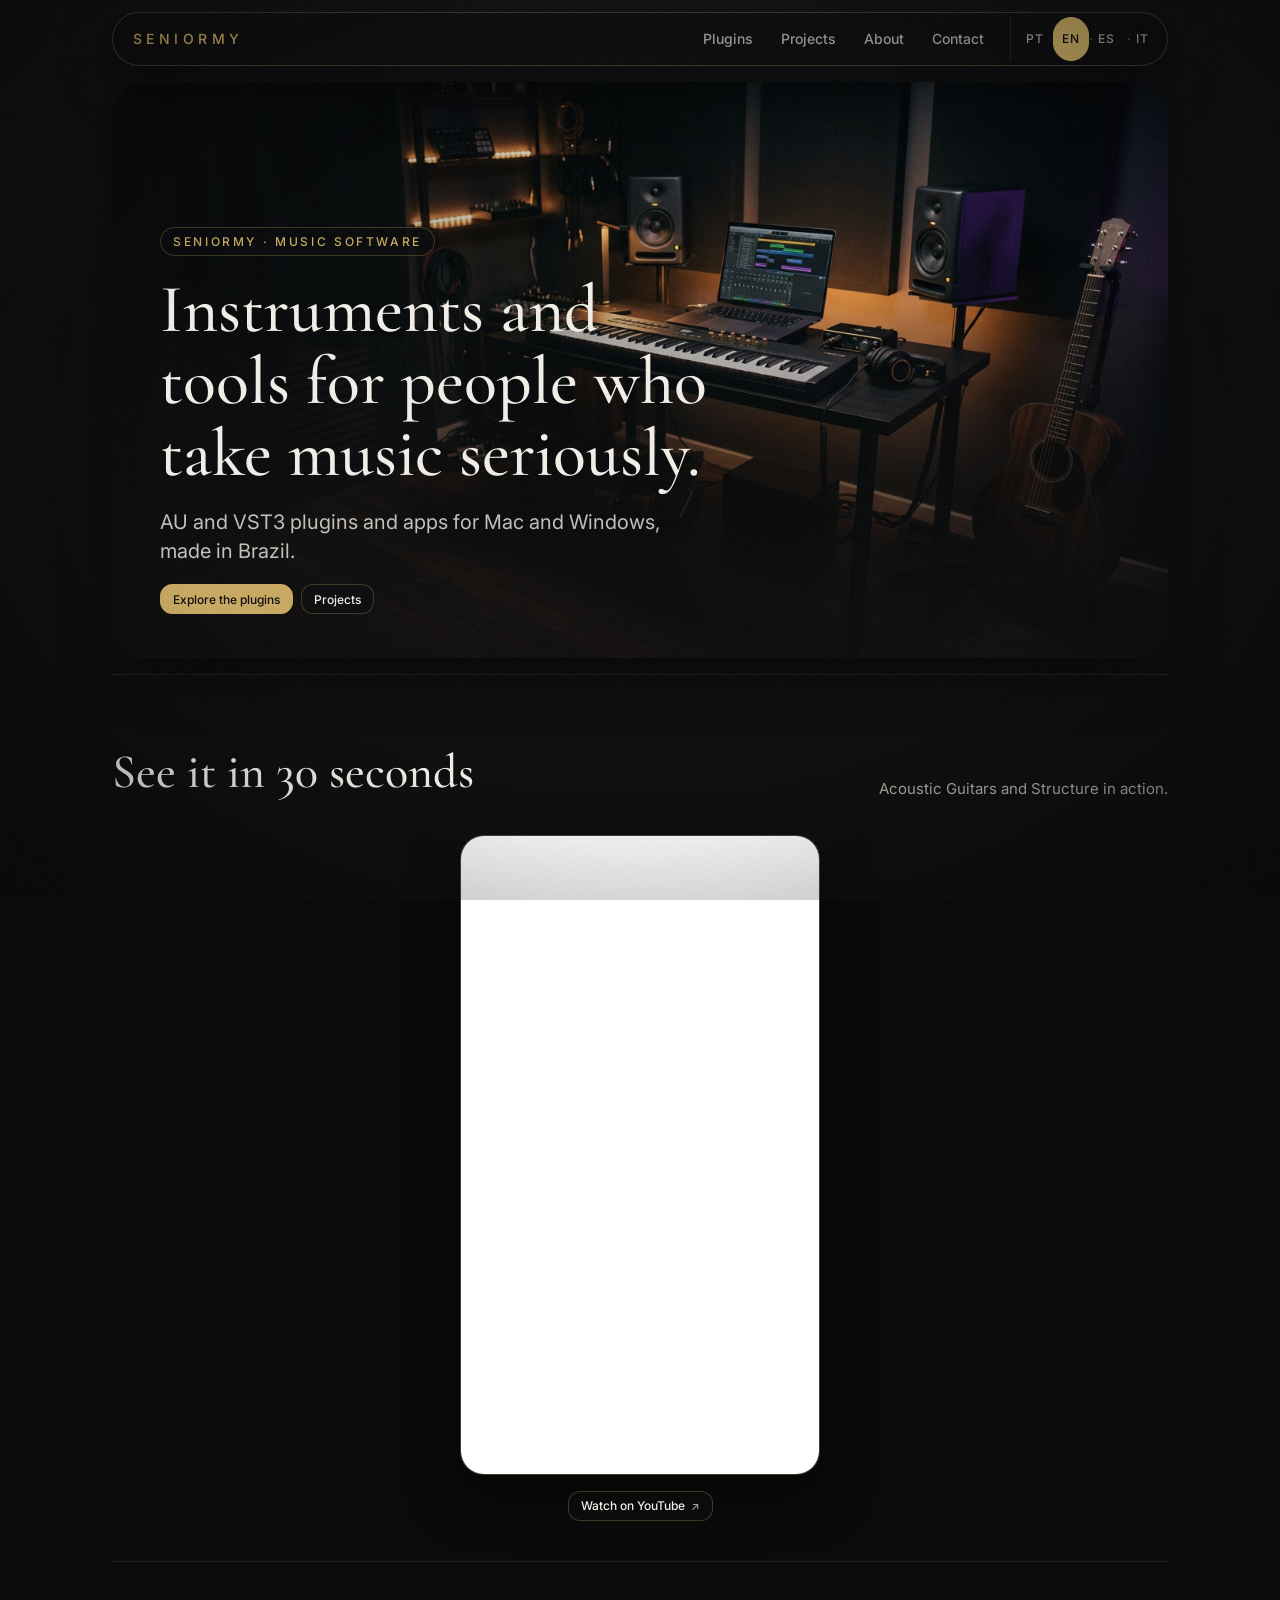
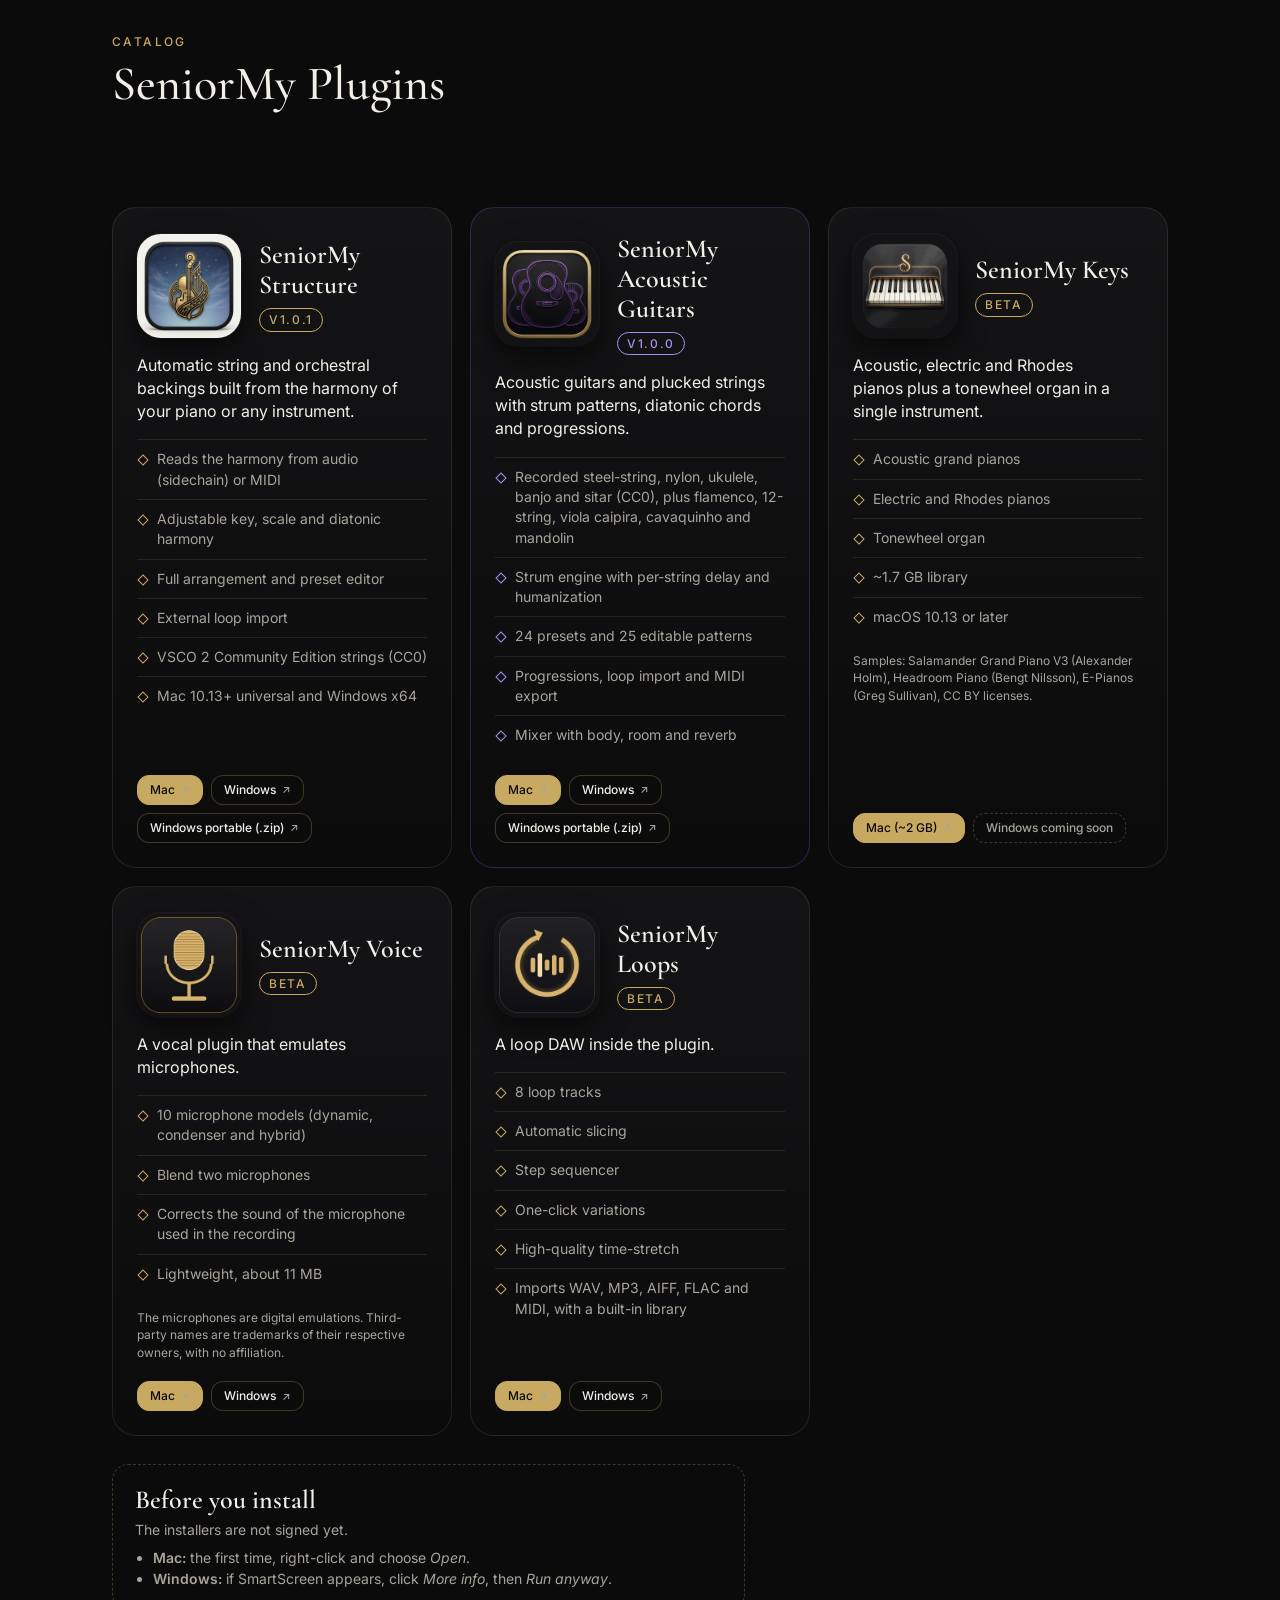
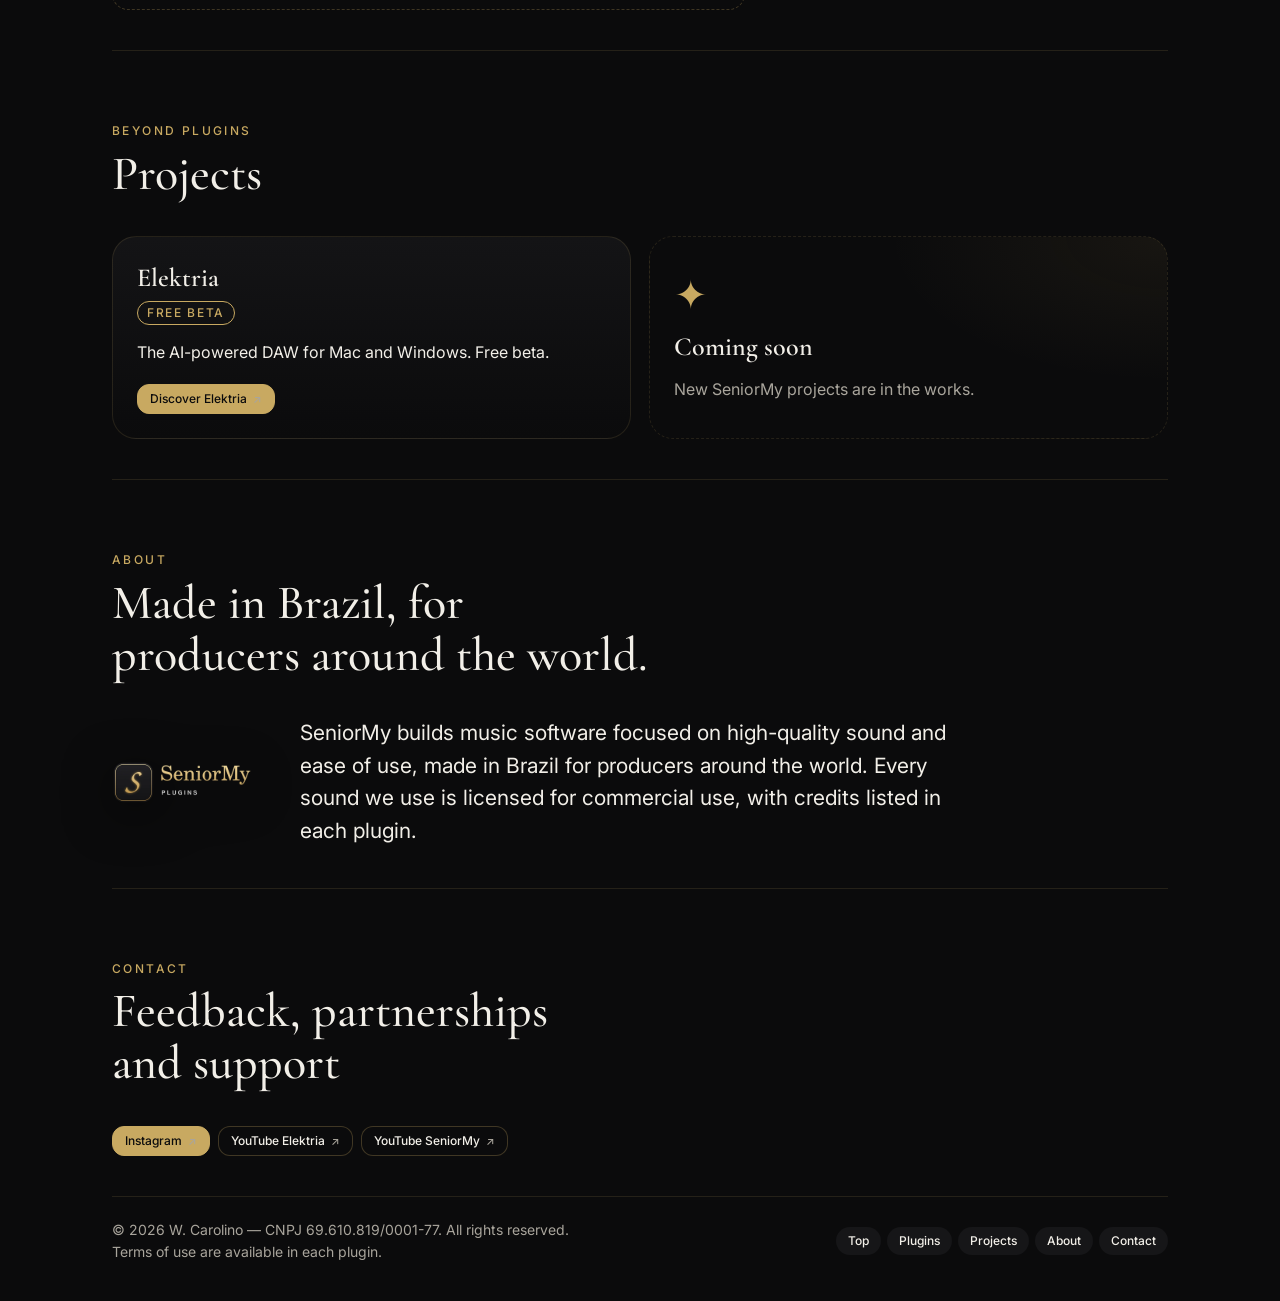
==== index.html @ ae23c555 "SeniorMy site" ====
<!DOCTYPE html><html lang="pt-BR" data-theme="dark"><head>
    <meta charset="utf-8"/>
    <meta name="viewport" content="width=device-width, initial-scale=1, viewport-fit=cover"/>
    <meta name="theme-color" content="#0b0b0c"/>
    <meta name="description" id="x-meta-desc" content="SeniorMy: plugins AU, VST3 e apps musicais para Mac e Windows, feitos no Brasil."/>
    <title>SeniorMy · Software musical</title>
    <link rel="preconnect" href="https://fonts.googleapis.com"/>
    <link rel="preconnect" href="https://fonts.gstatic.com" crossorigin=""/>
    <link rel="stylesheet" href="https://fonts.googleapis.com/css2?family=Cormorant+Garamond:wght@500;600&amp;family=Inter:wght@400;500;600&amp;family=Geist:wght@400;500;600&amp;family=Geist+Mono:wght@400&amp;display=swap"/>
    <style>/* Hark's design tokens and component styles. Each component's rules follow its @component comment. style-gates: data */

/* @component foundations */
:root {
  color-scheme: light dark;

  --text-primary: light-dark(#1d1d1f, #f5f5f7);         /* body text */
  --text-secondary: light-dark(#636366, #a1a1a6);       /* supporting grey text */
  --text-tertiary: light-dark(#1d1d1f4d, #f5f5f74d);    /* hollow dots, faint marks; never body text */
  --text-primary-on: light-dark(#f5f5f7, #1d1d1f);      /* text on --fill-primary */
  --text-secondary-on: light-dark(#aeaeb2, #5c5c60);    /* grey text on --fill-primary */
  --fill-primary: light-dark(#1d1d1f, #f5f5f7);         /* the strong fill: solid chips, the nav, the badge */
  --fill-primary-on: light-dark(#f5f5f7, #1d1d1f);      /* the page background */
  --fill-secondary: light-dark(#1d1d1f80, #f5f5f780);
  --fill-tertiary: light-dark(#e8e8ea, #2a2a2d);        /* the grey card, panel and row tint */
  --fill-segment: light-dark(#3a3a3c, #e2e2e4);         /* the nav's tab track */
  --fill-system-green: #00a665;                         /* status: done, ready */
  --fill-system-orange: #ff4d00;                        /* status: now, current */
  --fill-system-red: light-dark(#da2f35, #f1555b);      /* status: blocked, error */
  --transparent-primary: light-dark(#1d1d1f4d, #f5f5f74d);
  --stroke-primary: light-dark(#1d1d1f24, #f5f5f724);   /* strong hairline */
  --stroke-secondary: light-dark(#1d1d1f12, #f5f5f712); /* faint hairline between rows */
  --stroke-primary-on: light-dark(#f5f5f71a, #1d1d1f1a);
  --stroke-composer: light-dark(#f5f5f780, #1d1d1f80);  /* the callout's glass edge */
  --stroke-system-orange: #ff4d0026;
  --hover-wash: light-dark(#1d1d1f0d, #f5f5f70d);
  --hover-wash-primary-on: light-dark(#f9f9fa26, #1d1d1f14);

  /* The hero is light text over a dark photo in both themes. */
  --hero-surface: #161f39;
  --hero-text: #f5f5f7;
  --hero-text-muted: #f5f5f7cc;
  --hero-scrim-strong: rgb(22 31 57 / 0.78);
  --hero-scrim-soft: rgb(22 31 57 / 0.3);
  --hero-scrim-side: rgb(22 31 57 / 0.45);
  --hero-glass: rgb(22 31 57 / 0.42);
  --hero-glass-faint: rgb(22 31 57 / 0.35);
  --hero-glass-stroke: rgb(245 245 247 / 0.28);

  --mat-regular: light-dark(rgb(255 255 255 / 0.56), rgb(29 29 31 / 0.55));
  --mat-thin: light-dark(rgb(255 255 255 / 0.22), rgb(29 29 31 / 0.4));
  --mat-agent: light-dark(rgb(255 255 255 / 0.84), rgb(29 29 31 / 0.66));
  --mat-inverse: color-mix(in srgb, var(--fill-primary) 86%, transparent);  /* the nav: dark on light, light on dark */
  --hark-blur: blur(50px) saturate(1.6);
  --hark-shadow: 0 8px 40px #1d1d1f1f;

  --sans: "GT Standard", "GT Standard L", "Geist", -apple-system, BlinkMacSystemFont, "Helvetica Neue", sans-serif;
  --lh: 1.3;                                            /* every text style is 130% */
  --weight-light: 300;
  --weight-regular: 400;
  --weight-medium: 500;
  --weight-bold: 600;
  --size-caption: 12px;                                 /* the smallest text allowed */
  --size-meta: 13px;
  --size-small: 14px;
  --size-body: 15px;
  --size-prose: 16px;
  --size-heading: 20px;
  --size-figure: clamp(24px, 3vw, 32px);
  --size-title: clamp(26px, 3vw, 32px);
  --size-display: clamp(34px, 5vw, 48px);
  --size-lede: clamp(16px, 1.7vw, 20px);

  --type-caption: var(--weight-regular) var(--size-caption)/var(--lh) var(--sans);
  --type-tag: var(--weight-medium) var(--size-caption)/var(--lh) var(--sans);
  --type-small: var(--weight-regular) var(--size-small)/var(--lh) var(--sans);
  --type-label: var(--weight-medium) var(--size-small)/var(--lh) var(--sans);
  --type-body: var(--weight-regular) var(--size-body)/var(--lh) var(--sans);
  --type-body-strong: var(--weight-medium) var(--size-body)/var(--lh) var(--sans);
  --type-heading: var(--weight-medium) var(--size-heading)/var(--lh) var(--sans);
  --type-lede: var(--weight-medium) var(--size-lede)/var(--lh) var(--sans);
  --type-figure: var(--weight-regular) var(--size-figure)/var(--lh) var(--sans);
  --type-title: var(--weight-regular) var(--size-title)/var(--lh) var(--sans);
  --type-display: var(--weight-medium) var(--size-display)/var(--lh) var(--sans);
  --type-numeral: var(--weight-regular) 48px/1 var(--sans);

  --r-s: 12px;
  --r-m: 16px;
  --r-l: 24px;
  --r-xl: 32px;
  --r-pill: 100px;

  --ease-out: cubic-bezier(0.23, 1, 0.32, 1);
  --dur-quick: 160ms;
  --dur-draw: 1400ms;

  --page-max: 1120px;
  --gutter: clamp(16px, 3vw, 32px);                     /* the page's side padding */
  --tap: 44px;                                          /* the smallest touch target */
}
:root[data-theme="light"] { color-scheme: light; }
:root[data-theme="dark"] { color-scheme: dark; }

* { box-sizing: border-box; }
html { -webkit-text-size-adjust: 100%; scroll-behavior: smooth; }
@media (prefers-reduced-motion: reduce) { html { scroll-behavior: auto; } }

body {
  margin: 0;
  background: var(--fill-primary-on);
  color: var(--text-primary);
  font: var(--type-body);
  -webkit-font-smoothing: antialiased;
  overflow-x: hidden;
}

img { max-width: 100%; display: block; }
figure { margin-inline: 0; }
a { color: inherit; }
b, strong { font-weight: var(--weight-bold); }
p { margin: 0; text-wrap: pretty; }
h1, h2, h3 { margin: 0; text-wrap: balance; }
small { font-size: max(var(--size-caption), 0.85em); }
.sub { color: var(--text-secondary); }

:focus-visible { outline: 2px solid var(--fill-primary); outline-offset: 3px; border-radius: 6px; }

/* @component page */
.page {
  max-width: var(--page-max);
  margin: 0 auto;
  padding-inline: var(--gutter);
  padding-block: 12px 40px;
  display: grid;
  grid-template-columns: minmax(0, 1fr);
  gap: 16px;
}
.main { display: grid; grid-template-columns: minmax(0, 1fr); gap: 16px; min-width: 0; }

.glass {
  background: var(--mat-inverse);
  -webkit-backdrop-filter: var(--hark-blur);
  backdrop-filter: var(--hark-blur);
  border: 1px solid var(--stroke-primary-on);
}
.nav {
  position: sticky;
  top: calc(env(safe-area-inset-top, 0px) + 12px);
  z-index: 20;
  justify-self: center;
  max-width: 100%;
  display: flex;
  align-items: center;
  gap: 6px;
  padding: 5px;
  border-radius: var(--r-pill);
  box-shadow: var(--hark-shadow);
}
.nav :focus-visible { outline-color: var(--fill-primary-on); }
.seg {
  display: flex;
  min-width: 0;
  overflow-x: auto;
  scrollbar-width: none;
  border-radius: var(--r-pill);
  background: var(--fill-segment);
}
.seg::-webkit-scrollbar { display: none; }
.seg a {
  flex: none;
  padding: 8px 14px;
  border-radius: var(--r-pill);
  font: var(--type-label);
  color: var(--text-secondary-on);
  text-decoration: none;
  white-space: nowrap;
}
.seg a:hover { color: var(--text-primary-on); }
/* The active tab carries its own fill so its text is measured against it. */
.seg a[aria-current="true"] { background: var(--fill-primary-on); color: var(--text-primary); }
.theme-btn {
  flex: none;
  width: 36px; height: 36px;
  display: grid;
  place-items: center;
  border: 0;
  border-radius: 50%;
  background: var(--hover-wash-primary-on);
  color: var(--text-primary-on);
  cursor: pointer;
}
.theme-btn:hover { box-shadow: inset 0 0 0 100px var(--hover-wash-primary-on); }
.theme-btn::before { content: ""; width: 14px; height: 14px; border-radius: 50%; box-shadow: inset 0 0 0 1.5px currentColor; background: linear-gradient(to right, light-dark(currentColor, transparent) 50%, light-dark(transparent, currentColor) 50%); }
@media (max-width: 599px) {
  .seg a { display: flex; align-items: center; min-height: var(--tap); }
  .theme-btn { width: var(--tap); height: var(--tap); }
}

/* @component footer */
.foot {
  display: flex;
  flex-wrap: wrap;
  align-items: center;
  justify-content: space-between;
  gap: 16px 24px;
  padding-top: 24px;
  border-top: 1px solid var(--stroke-secondary);
  font-size: var(--size-small);
  color: var(--text-secondary);
}
.foot strong { color: var(--text-primary); }
.foot nav { display: flex; flex-wrap: wrap; gap: 6px; }
.foot nav a {
  padding: 6px 12px;
  border-radius: var(--r-pill);
  background: var(--fill-tertiary);
  color: var(--text-primary);
  font: var(--type-tag);
  text-decoration: none;
}
.foot nav a:hover { box-shadow: inset 0 0 0 100px var(--hover-wash); }
.badge {
  display: inline-flex;
  align-items: center;
  gap: 10px;
  padding: 12px 16px;
  border-radius: var(--r-xl);
  background: var(--fill-primary);
  color: var(--text-primary-on);
  box-shadow: var(--hark-shadow);
  font: var(--weight-medium) var(--size-body)/1.1 var(--sans);
  text-decoration: none;
}
.badge:hover { box-shadow: var(--hark-shadow), inset 0 0 0 100px var(--hover-wash-primary-on); }
.hark-mark { display: inline-grid; place-items: center; }
.hark-mark svg { display: block; }
@media (max-width: 599px) {
  .foot nav a { display: inline-flex; align-items: center; min-height: var(--tap); min-width: var(--tap); }
  .badge { min-height: var(--tap); }
}

/* @component chip */
.chip {
  display: inline-flex;
  align-items: center;
  gap: 6px;
  padding: 4px 10px 4px 8px;
  border-radius: var(--r-pill);
  font: var(--type-tag);
  max-width: 100%;
  background: var(--fill-tertiary);
  color: var(--text-secondary);
  vertical-align: middle;
}
.chip::before {
  content: "";
  width: 7px; height: 7px;
  border-radius: 50%;
  flex: none;
  box-shadow: inset 0 0 0 1.5px var(--text-tertiary);
}
.chip--solid { background: var(--fill-primary); color: var(--text-primary-on); }
.chip--solid::before { background: var(--fill-system-green); box-shadow: none; }
td .chip { white-space: nowrap; }
/* @component dot */
.dot {
  display: inline-flex;
  align-items: center;
  gap: 6px;
  margin-top: 4px;
  font: var(--type-tag);
  color: var(--text-primary);
}
.dot::before { content: ""; width: 7px; height: 7px; border-radius: 50%; background: var(--fill-system-green); }
tbody th .dot { display: flex; width: fit-content; }
/* @component pill */
.pill {
  display: inline-block;
  padding: 1px 8px;
  border-radius: var(--r-pill);
  background: var(--fill-tertiary);
  color: var(--text-secondary);
  font: var(--type-tag);
  white-space: normal;
  vertical-align: 1px;
}
/* @component button, link and links */
.btn {
  display: inline-flex;
  align-items: center;
  gap: 6px;
  min-height: 30px;
  padding: 5px 12px;
  border-radius: var(--r-s);
  background: var(--fill-primary-on);
  color: var(--text-primary);
  border: 1px solid var(--stroke-primary);
  font: var(--type-tag);
  text-decoration: none;
  max-width: 100%;
  transition: box-shadow var(--dur-quick) ease;
}
.btn:hover { box-shadow: inset 0 0 0 100px var(--hover-wash); }
.btn[target="_blank"]::after { content: "\2197"; font-size: 11px; color: var(--text-secondary); }
.link {
  color: var(--text-primary);
  text-decoration: underline;
  text-decoration-color: var(--stroke-primary);
  text-underline-offset: 3px;
  max-width: 100%;
  overflow-wrap: anywhere;
}
.link:hover { text-decoration-color: currentColor; }
.links { display: flex; flex-wrap: wrap; gap: 8px; }
@media (pointer: coarse), (max-width: 599px) { .btn { min-height: var(--tap); padding-inline: 14px; } }
@media (max-width: 599px) {
  .link { display: inline-flex; align-items: center; min-width: var(--tap); min-height: var(--tap); margin: -13px 0; vertical-align: middle; }
}
/* @component text and fineprint */
.prose { display: grid; gap: 12px; max-width: 68ch; font-size: var(--size-prose); }
.fineprint { font-size: var(--size-small); color: var(--text-secondary); max-width: 70ch; }
/* @component hero */
.hero {
  position: relative;
  min-height: clamp(460px, 64vh, 660px);
  border-radius: var(--r-xl);
  overflow: hidden;
  display: flex;
  align-items: flex-end;
  color: var(--hero-text);
  isolation: isolate;
  box-shadow: var(--hark-shadow);
  background: var(--hero-surface);
}
/* Without a photo the hero is as tall as its copy, so the callout sits beside the copy instead of over it. */
.hero:not(:has(.hero__img)) { min-height: 0; background: var(--hero-surface) center / cover no-repeat; }
.hero:not(:has(.hero__img))::after { background: linear-gradient(to right, var(--hero-scrim-side) 0%, transparent 60%); }
@media (min-width: 761px) {
  .hero:not(:has(.hero__img)) > .callout { position: static; flex: none; align-self: flex-start; margin: clamp(16px, 2.4vw, 24px) clamp(16px, 2.4vw, 24px) clamp(16px, 2.4vw, 24px) auto; }
}
.hero__img {
  position: absolute;
  inset: 0;
  width: 100%;
  height: 100%;
  object-fit: cover;
  object-position: 40% 60%;
  z-index: -2;
}
.hero::after {
  content: "";
  position: absolute;
  inset: 0;
  z-index: -1;
  background:
    linear-gradient(to top, var(--hero-scrim-strong) 0%, var(--hero-scrim-soft) 42%, transparent 66%),
    linear-gradient(to right, var(--hero-scrim-side) 0%, transparent 60%);
}
.hero__copy {
  display: grid;
  gap: 14px;
  max-width: 40rem;
  padding: clamp(24px, 4vw, 48px);
  padding-bottom: clamp(28px, 3.4vw, 44px);
}
.hero__eyebrow {
  justify-self: start;
  padding: 6px 12px;
  border-radius: var(--r-pill);
  background: var(--hero-glass);
  border: 1px solid var(--hero-glass-stroke);
  -webkit-backdrop-filter: var(--hark-blur);
  backdrop-filter: var(--hark-blur);
  font: var(--type-label);
}
.hero h1 { font: var(--type-display); letter-spacing: 0; }
.hero h1 em { font-style: normal; }
.hero__sub { font: var(--type-lede); max-width: 34ch; }
.hero__meta { font-size: var(--size-small); color: var(--hero-text-muted); }
.hero__credit {
  position: absolute;
  right: clamp(20px, 3vw, 32px);
  bottom: 16px;
  padding: 4px 10px;
  border-radius: var(--r-pill);
  background: var(--hero-glass-faint);
  -webkit-backdrop-filter: var(--hark-blur);
  backdrop-filter: var(--hark-blur);
  font: var(--type-caption);
  color: var(--hero-text-muted);
}
.hero > .callout {
  position: absolute;
  top: clamp(16px, 2.4vw, 24px);
  right: clamp(16px, 2.4vw, 24px);
  width: min(320px, calc(100% - 32px));
}
@media (max-width: 760px) {
  .hero { flex-direction: column; justify-content: flex-end; align-items: stretch; min-height: 0; }
  .hero__img { object-position: 22% 50%; }
  .hero__copy { padding-top: 260px; padding-bottom: 28px; }
  .hero:not(:has(.hero__img)) .hero__copy { padding-top: clamp(24px, 4vw, 48px); }
  .hero__credit { top: 16px; right: 16px; bottom: auto; }
  .hero > .callout { position: static; width: auto; margin: 0 12px 12px; }
}
/* @component callout */
.callout {
  max-width: 420px;
  display: grid;
  gap: 10px;
  padding: 16px 18px 18px;
  border-radius: var(--r-l);
  background: var(--mat-agent);
  -webkit-backdrop-filter: var(--hark-blur);
  backdrop-filter: var(--hark-blur);
  border: 1px solid var(--stroke-composer);
  box-shadow: var(--hark-shadow);
  color: var(--text-primary);
  font-size: var(--size-small);
}
.callout__head { display: flex; align-items: center; gap: 8px; color: var(--text-secondary); font-weight: var(--weight-medium); }
.callout__head svg { color: var(--text-primary); }
.callout__lead { font-size: var(--size-body); }
.callout .fineprint { font-size: var(--size-caption); }
.callout .btn { justify-self: start; }
/* @component stats */
.stats { display: grid; grid-auto-flow: column; grid-auto-columns: minmax(0, 1fr); padding-top: 8px; }
.stat {
  display: grid;
  grid-template-rows: 1fr auto;
  gap: 4px;
  padding: 12px 24px;
  border-left: 1px solid var(--stroke-secondary);
}
.stat:first-child { border-left: 0; padding-left: 0; }
.stat__fig { font: var(--type-figure); font-variant-numeric: tabular-nums; }
.stat__label { font-size: var(--size-small); color: var(--text-secondary); }
@media (max-width: 760px) {
  .stats { grid-auto-flow: row; grid-template-columns: auto minmax(0, 1fr); column-gap: 12px; padding-top: 0; }
  .stat { grid-column: 1 / -1; grid-template-columns: subgrid; align-items: baseline; gap: 12px; padding: 14px 0; border-left: 0; border-top: 1px solid var(--stroke-secondary); }
  .stat:first-child { border-top: 0; }
}
/* @component section */
.section {
  padding-block: clamp(40px, 6vw, 72px) clamp(16px, 2vw, 24px);
  border-top: 1px solid var(--stroke-secondary);
  scroll-margin-top: calc(env(safe-area-inset-top, 0px) + 72px); /* Clears the sticky .nav: its top offset plus its tallest height, 56px. */
  min-width: 0;
}
.section > * + * { margin-top: clamp(20px, 2.4vw, 28px); }
.section > .head + * { margin-top: 0; }
.head {
  display: grid;
  grid-template-columns: minmax(0, 1.65fr) minmax(0, 1fr);
  gap: 10px 40px;
  align-items: end;
  margin-bottom: clamp(24px, 3vw, 36px);
}
.head__eyebrow { grid-column: 1 / -1; font: var(--type-label); color: var(--text-secondary); }
.head h2 { font: var(--type-title); }
.head__sub { justify-self: end; font-size: var(--size-body); color: var(--text-secondary); max-width: 44ch; text-align: right; }
@media (max-width: 900px) { .head { grid-template-columns: 1fr; } .head__sub { justify-self: start; text-align: left; } }
/* @component table */
.table-wrap { margin-inline: -12px; padding-inline: 12px; overflow-x: auto; }
table { width: 100%; border-collapse: collapse; font: var(--type-small); font-variant-numeric: tabular-nums; }
caption { text-align: left; font: var(--type-caption); color: var(--text-secondary); padding: 0 0 10px; }
th, td { text-align: left; vertical-align: top; padding: 12px; border-bottom: 1px solid var(--stroke-secondary); }
th:first-child, td:first-child { padding-left: 0; }
th:last-child, td:last-child { padding-right: 0; }
thead th {
  font: var(--type-tag);
  color: var(--text-secondary);
  border-bottom-color: var(--stroke-primary);
  padding-top: 0;
  padding-bottom: 8px;
  white-space: nowrap;
}
tbody th { font-weight: var(--weight-bold); }
tbody tr:last-child > * { border-bottom: 0; }
.rowhead { white-space: nowrap; }
td small, th small { display: block; font: var(--type-caption); color: var(--text-secondary); margin-top: 2px; }
td.num { font-weight: var(--weight-bold); white-space: nowrap; }
td.num small { white-space: normal; }
.muted { color: var(--text-secondary); }
tr.is-highlight > * { background: var(--fill-tertiary); }
tr.is-highlight > :first-child { box-shadow: -12px 0 var(--fill-tertiary); }
tr.is-highlight > :last-child { box-shadow: 12px 0 var(--fill-tertiary); }
.after-table { margin-top: 20px; padding-inline: 12px; }
@media (max-width: 599px) {
  .table-wrap table, .table-wrap tbody, .table-wrap tr, .table-wrap th, .table-wrap td { display: block; }
  .table-wrap thead { display: none; }
  .table-wrap caption { display: block; text-align: left; }
  .table-wrap tbody tr { padding: 12px 0; border-bottom: 1px solid var(--stroke-secondary); }
  .table-wrap tbody tr.is-highlight { margin-inline: -12px; padding-inline: 12px; background: var(--fill-tertiary); }
  .table-wrap tbody tr.is-highlight > * { background: none; box-shadow: none; }
  .table-wrap tbody tr > * { border-bottom: 0; padding: 2px 0; }
  .table-wrap tbody td.is-empty { display: none; }
  .table-wrap tbody td[data-label] { display: grid; grid-template-columns: minmax(0, 8em) minmax(0, 1fr); column-gap: 12px; }
  .table-wrap tbody td[data-label]::before { content: attr(data-label) " "; color: var(--text-secondary); font-size: var(--size-caption); }
  .rowhead { white-space: normal; }
}
/* @component compare */
.compare { margin-inline: -12px; overflow-x: auto; scroll-snap-type: x mandatory; }
.compare table { table-layout: fixed; min-width: calc(var(--compare-cols, 3) * 200px); }
.compare th, .compare td { scroll-snap-align: start; padding-inline: 12px; }
.compare thead th { font: var(--type-body-strong); color: var(--text-primary); white-space: normal; padding-top: 0; padding-bottom: 14px; border-bottom-color: var(--stroke-secondary); }
/* On light tiles a white product backdrop blends into the grey. */
.compare__media { position: relative; display: grid; grid-template: minmax(0, 1fr) / minmax(0, 1fr); place-items: center; width: 100%; aspect-ratio: 4 / 3; max-height: 240px; margin: 0 0 12px; padding: 16px; border-radius: var(--r-m); background: var(--fill-tertiary); }
.compare__media img { max-width: 100%; max-height: 100%; mix-blend-mode: multiply; }
.compare thead th > .chip { display: flex; width: fit-content; margin-top: 8px; }
.compare:has(.compare__media) thead th:not(:has(.compare__media))::before { content: ""; display: block; width: 100%; aspect-ratio: 4 / 3; max-height: 240px; margin-bottom: 12px; border-radius: var(--r-m); background: var(--fill-tertiary); }
:root[data-theme="dark"] .compare__media img { mix-blend-mode: normal; border-radius: var(--r-s); }
@media (prefers-color-scheme: dark) { :root:not([data-theme="light"]) .compare__media img { mix-blend-mode: normal; border-radius: var(--r-s); } }
/* The header column shrinks to nothing on screen but stays in the table, so screen readers keep each value's row header. */
.js .compare tbody th[scope="row"], .js .compare thead td:first-child { width: 0; padding: 0; border: 0; overflow: hidden; clip-path: inset(50%); white-space: nowrap; }
.js .compare td[data-label]::before { content: attr(data-label); content: attr(data-label) / ""; display: block; margin-bottom: 4px; font: var(--type-caption); color: var(--text-secondary); }
@media (max-width: 599px) { .compare table { min-width: calc(var(--compare-cols, 3) * 68vw); } }
/* @component steps */
.step {
  display: grid;
  grid-template-columns: 112px minmax(0, 1fr) minmax(220px, 0.78fr);
  gap: 16px 28px;
  padding: 28px 0;
  border-bottom: 1px solid var(--stroke-secondary);
}
.step > * { min-width: 0; }
.steps > .step:last-child { border-bottom: 0; }
.step p + p { margin-top: 8px; }
.step__num { font: var(--type-numeral); color: var(--text-primary); font-variant-numeric: tabular-nums; }
.step__eyebrow { margin-top: 8px; font: var(--type-label); color: var(--text-secondary); }
.step h3 { font: var(--type-heading); margin-bottom: 12px; }
.step__pills { list-style: none; margin: 0 0 14px; padding: 0; display: flex; flex-wrap: wrap; gap: 6px; }
.step__pills li {
  padding: 4px 10px;
  border-radius: var(--r-pill);
  border: 1px solid var(--stroke-primary);
  font-size: var(--size-meta);
  color: var(--text-secondary);
  max-width: 100%;
}
.step__pills b { color: var(--text-primary); font-weight: var(--weight-bold); }
.step__panel {
  align-self: start;
  margin: 0;
  padding: 16px 18px;
  border-radius: var(--r-m);
  background: var(--fill-tertiary);
  font-size: var(--size-small);
}
.step__panel dt { font-size: var(--size-caption); color: var(--text-secondary); margin-bottom: 2px; }
.step__panel dd { margin: 0 0 12px; }
.step__panel dd:last-child { margin-bottom: 0; }
.step__panel .fineprint { display: block; margin-top: 6px; font-size: var(--size-caption); }
.step__panel .btn { margin-top: 8px; }
.step__figure { grid-column: 2 / span 2; margin: 0; }
.step__figure img { width: 100%; height: clamp(200px, 26vw, 320px); object-fit: cover; border-radius: var(--r-m); }
.step__figure figcaption { font-size: var(--size-caption); color: var(--text-secondary); padding-top: 10px; }
@media (min-width: 901px) {
  .step:not(:has(> .step__panel)) { grid-template-columns: 112px minmax(0, 1fr); }
  .step:not(:has(> .step__panel)) > .step__figure { grid-column: 2; }
}
@media (max-width: 900px) {
  .step { grid-template-columns: minmax(0, 1fr); gap: 14px; }
  .step__figure { grid-column: 1; }
  .step__intro { display: flex; align-items: baseline; gap: 14px; }
  .step__num { font-size: 40px; }
  .step__eyebrow { margin-top: 0; }
}
/* @component checklist */
.checklist { display: grid; grid-template-columns: minmax(0, 1.4fr) auto minmax(0, 1fr); column-gap: 20px; list-style: none; margin: 0; padding: 0; }
.checklist:not(:has(.checklist__note)) { grid-template-columns: minmax(0, 1fr) auto; }
.checklist > li {
  display: grid;
  grid-column: 1 / -1;
  grid-template-columns: subgrid;
  row-gap: 8px;
  align-items: center;
  padding: 14px 0;
  border-bottom: 1px solid var(--stroke-secondary);
}
.checklist > li:last-child { border-bottom: 0; }
.checklist__item { grid-column: 1; font-weight: var(--weight-bold); }
.checklist > li > .chip { grid-column: 2; justify-self: start; }
.checklist:not(:has(.checklist__note)) > li > .chip { justify-self: end; }
.checklist__item small { display: block; font-weight: var(--weight-regular); font-size: var(--size-caption); color: var(--text-secondary); margin-top: 2px; }
.checklist__note { grid-column: 3; font-size: var(--size-small); color: var(--text-secondary); }
.checklist > li.is-done .checklist__item { text-decoration: line-through; text-decoration-color: var(--text-tertiary); }
@media (max-width: 760px) {
  .checklist { grid-template-columns: minmax(0, 1fr) auto; }
  .checklist > li > .chip { justify-self: end; }
  .checklist__note { grid-column: 1 / -1; }
}
/* @component breakdown */
.breakdown { max-width: 720px; }
@media (min-width: 901px) { .section > .breakdown, .section > .aside { max-width: calc((100% - 40px) * 1.65 / 2.65); } }
.breakdown dl { margin: 0; }
.breakdown .row {
  display: flex;
  align-items: baseline;
  justify-content: space-between;
  gap: 16px;
  padding: 14px 0;
  border-bottom: 1px solid var(--stroke-secondary);
}
.breakdown dt { font-size: var(--size-body); }
.breakdown dt small { display: block; color: var(--text-secondary); font-size: var(--size-meta); margin-top: 2px; }
.breakdown dd { margin: 0; font-weight: var(--weight-bold); font-size: var(--size-body); white-space: nowrap; font-variant-numeric: tabular-nums; }
.breakdown .row--total {
  margin-top: -1px;
  padding: 18px 0 0;
  border-top: 1px solid var(--stroke-primary);
  border-bottom: 0;
  flex-wrap: wrap;
  align-items: baseline;
}
.breakdown .row--total dt { font: var(--type-body-strong); }
.breakdown .row--total dd { font: var(--type-figure); white-space: normal; }
.breakdown .fineprint { margin-top: 16px; }
/* @component pair */
.pair { display: grid; grid-template-columns: repeat(2, minmax(0, 1fr)); gap: clamp(20px, 3vw, 40px); align-items: start; }
.pair:has(> :is(.callout, .aside):last-child) { grid-template-columns: minmax(0, 1.65fr) minmax(0, 1fr); column-gap: 40px; }
.pair > .callout { max-width: none; }
@media (max-width: 760px) { .pair, .pair:has(> :is(.callout, .aside):last-child) { grid-template-columns: minmax(0, 1fr); } }
/* @component timeline */
.timeline { display: grid; grid-template-columns: 210px minmax(0, 1fr) auto; column-gap: 28px; list-style: none; margin-inline: 0; margin-bottom: 0; padding: 0; }
.timeline > li {
  display: grid;
  grid-column: 1 / -1;
  grid-template-columns: subgrid;
  row-gap: 8px;
  align-items: start;
  padding: 18px 0;
  border-bottom: 1px solid var(--stroke-secondary);
}
.timeline > li:first-child { padding-top: 0; }
.timeline > li:last-child { border-bottom: 0; padding-bottom: 0; }
.timeline__when { display: flex; align-items: baseline; gap: 12px; font-weight: var(--weight-bold); }
.timeline__when::before {
  content: "";
  width: 8px; height: 8px;
  flex: none;
  border-radius: 50%;
  box-shadow: inset 0 0 0 1.5px var(--text-tertiary);
  transform: translateY(-1px);
}
.timeline > li.is-current .timeline__when::before { background: var(--fill-system-orange); box-shadow: 0 0 0 4px var(--stroke-system-orange); }
.timeline > li > p:has(> .chip:only-child) { justify-self: end; }
.timeline__what ul { margin: 0; padding-left: 18px; }
.timeline__what li { margin-bottom: 4px; }
.timeline__what li:last-child { margin-bottom: 0; }
.timeline__what p + p { margin-top: 6px; }
@media (max-width: 900px) {
  .timeline { grid-template-columns: minmax(0, 1fr); }
  .timeline > li > p:has(> .chip:only-child) { justify-self: start; }
  .timeline__what, .timeline > li > p:last-child { padding-left: 20px; }
}
/* @component cards */
.cards { display: grid; grid-template-columns: repeat(auto-fit, minmax(min(100%, 260px), 1fr)); gap: 16px; }
.cards:has(> :nth-child(4):last-child) { grid-template-columns: repeat(2, minmax(0, 1fr)); }
.cards > div { padding: 22px 24px; border-radius: var(--r-m); background: var(--fill-tertiary); }
.cards h3 { font: var(--type-heading); margin-bottom: 10px; }
.cards ul { margin: 0; padding: 0; list-style: none; }
.cards li { padding: 10px 0; border-bottom: 1px solid var(--stroke-secondary); }
.cards li:last-child { border-bottom: 0; padding-bottom: 0; }
.cards__media { display: grid; grid-template: minmax(0, 1fr) / minmax(0, 1fr); place-items: center; aspect-ratio: 4 / 3; max-height: 220px; margin: 0 0 14px; padding: 12px; border-radius: var(--r-s); background: var(--fill-primary-on); }
.cards__media img { max-width: 100%; max-height: 100%; mix-blend-mode: multiply; }
:root[data-theme="dark"] .cards__media img { mix-blend-mode: normal; }
@media (prefers-color-scheme: dark) { :root:not([data-theme="light"]) .cards__media img { mix-blend-mode: normal; } }
.cards .quote { font: var(--type-heading); margin-bottom: 8px; text-wrap: balance; }
@media (max-width: 900px) { .cards { grid-template-columns: 1fr; } }
@media (max-width: 760px) { .cards:has(> :nth-child(4):last-child) { grid-template-columns: minmax(0, 1fr); } }
/* @component aside */
.aside {
  max-width: 62ch;
  padding: 20px 22px;
  border: 1.5px dashed var(--stroke-primary);
  border-radius: var(--r-m);
}
.aside h3 { font: var(--type-heading); margin-bottom: 6px; }
/* @component chart */
.chart { margin-bottom: 8px; padding: 20px 20px 12px; border-radius: var(--r-m); background: var(--fill-tertiary); overflow-x: auto; }
.chart__cap { font-size: var(--size-caption); color: var(--text-secondary); margin-bottom: 12px; }
.chart svg { width: 100%; height: auto; display: block; }
.pf-grid { stroke: var(--stroke-primary); stroke-width: 1; }
.pf-line { stroke: var(--fill-primary); stroke-width: 2.4; fill: none; stroke-linejoin: round; stroke-linecap: round; }
.pf-fill { fill: var(--fill-primary); opacity: 0.07; }
.pf-dot { fill: var(--fill-primary-on); stroke: var(--fill-primary); stroke-width: 2; }
.pf-alt { fill: var(--text-primary); font: var(--weight-bold) var(--size-body) var(--sans); text-anchor: middle; }
.pf-name { fill: var(--text-secondary); font: var(--weight-medium) var(--size-meta) var(--sans); text-anchor: middle; }
.pf-num { fill: var(--text-tertiary); font: var(--weight-medium) var(--size-meta) var(--sans); text-anchor: middle; }
.pf-axis { fill: var(--text-secondary); font: var(--weight-regular) var(--size-caption) var(--sans); }
.js .chart:not(.is-in) .pf-line { stroke-dasharray: 1400; stroke-dashoffset: 1400; }
.js .chart.is-in .pf-line { stroke-dasharray: 1400; stroke-dashoffset: 0; transition: stroke-dashoffset var(--dur-draw) var(--ease-out) 120ms; }
@media (prefers-reduced-motion: reduce) { .js .chart .pf-line { stroke-dasharray: none; stroke-dashoffset: 0; transition: none; } }
/* @component figure */
.band { margin-inline: 0; margin-bottom: 0; }
.band img { width: 100%; height: clamp(240px, 40vw, 520px); object-fit: cover; border-radius: var(--r-xl); }
.band figcaption { font-size: var(--size-caption); color: var(--text-secondary); padding: 10px 4px 0; }
.is-portrait img { width: auto; max-width: 100%; height: clamp(320px, 48vw, 560px); }
</style>
    <style>.hero:not(:has(.hero__img)) { background-image: url("[data-uri]"); }
</style>
    <style>
      /* SeniorMy palette: a dark, matte-gold take on the Hark tokens. */
      :root,
      :root[data-theme="light"],
      :root[data-theme="dark"] {
        color-scheme: dark;
        --x-gold: #c8a961;
        --x-gold-2: #b8975a;
        --x-gold-line: rgb(200 169 97 / 0.28);
        --x-gold-faint: rgb(200 169 97 / 0.14);
        --x-violet: #7b5cd6;
        --x-bg-2: #141416;
        --x-serif: "Cormorant Garamond", "Playfair Display", Georgia, "Times New Roman", serif;

        --text-primary: #f2efe8;
        --text-secondary: #a9a59c;
        --text-tertiary: rgb(200 169 97 / 0.55);
        --text-primary-on: #0b0b0c;
        --text-secondary-on: #3a362c;
        --fill-primary: #c8a961;
        --fill-primary-on: #0b0b0c;
        --fill-tertiary: #161618;
        --stroke-primary: var(--x-gold-line);
        --stroke-secondary: var(--x-gold-faint);
        --hover-wash: rgb(200 169 97 / 0.08);
        --hero-surface: #0b0b0c;
        --hero-text: #f2efe8;
        --hero-text-muted: #f2efe8cc;
        --hero-scrim-strong: rgb(11 11 12 / 0.88);
        --hero-scrim-soft: rgb(11 11 12 / 0.45);
        --hero-scrim-side: rgb(11 11 12 / 0.6);
        --hero-glass: rgb(11 11 12 / 0.5);
        --hero-glass-stroke: var(--x-gold-line);
        --hark-shadow: 0 18px 50px rgb(0 0 0 / 0.55);
        --sans: "Inter", -apple-system, BlinkMacSystemFont, "Segoe UI", "Helvetica Neue", sans-serif;
        --type-display: var(--weight-medium) clamp(38px, 6.2vw, 68px) / 1.06 var(--x-serif);
        --type-title: var(--weight-medium) clamp(32px, 4.4vw, 48px) / 1.08 var(--x-serif);
        --type-heading: var(--weight-bold) 26px / 1.15 var(--x-serif);
        --type-lede: var(--weight-regular) var(--size-lede) / 1.45 var(--sans);
      }
      ::selection { background: var(--x-gold); color: var(--fill-primary-on); }
      html { background-color: var(--fill-primary-on); }
      body {
        background-color: var(--fill-primary-on);
        background-image: radial-gradient(120% 80% at 50% 0%, var(--x-bg-2) 0%, var(--fill-primary-on) 60%);
        background-attachment: fixed;
      }
      .main > .section { background-color: var(--fill-primary-on); }
      body::before {
        content: "";
        position: fixed;
        inset: 0;
        z-index: 100;
        pointer-events: none;
        opacity: 0.06;
        background-image: url("data:image/svg+xml,%3Csvg xmlns='http://www.w3.org/2000/svg' width='160' height='160'%3E%3Cfilter id='n'%3E%3CfeTurbulence type='fractalNoise' baseFrequency='.9' numOctaves='2' stitchTiles='stitch'/%3E%3C/filter%3E%3Crect width='100%25' height='100%25' filter='url(%23n)'/%3E%3C/svg%3E");
      }
      body::after {
        content: "";
        position: fixed;
        inset: 0;
        z-index: 99;
        pointer-events: none;
        background: radial-gradient(ellipse at center, transparent 55%, rgb(0 0 0 / 0.45) 100%);
      }

      /* Nav */
      .x-nav {
        position: sticky;
        top: calc(env(safe-area-inset-top, 0px) + 10px);
        z-index: 20;
        display: flex;
        align-items: center;
        justify-content: space-between;
        gap: 12px;
        padding: 4px 6px 4px 20px;
        border: 1px solid var(--x-gold-line);
        border-radius: var(--r-pill);
        background: rgb(11 11 12 / 0.72);
        -webkit-backdrop-filter: var(--hark-blur);
        backdrop-filter: var(--hark-blur);
        box-shadow: var(--hark-shadow);
      }
      .x-mark {
        flex: none;
        display: inline-flex;
        align-items: center;
        min-height: var(--tap);
        color: var(--x-gold);
        text-decoration: none;
        font: var(--weight-medium) var(--size-small) / 1 var(--sans);
        letter-spacing: 0.32em;
        text-transform: uppercase;
      }
      .x-nav__links { display: flex; min-width: 0; overflow-x: auto; scrollbar-width: none; }
      .x-nav__links::-webkit-scrollbar { display: none; }
      .x-nav__links a {
        flex: none;
        display: flex;
        align-items: center;
        min-height: var(--tap);
        padding: 0 14px;
        border-radius: var(--r-pill);
        color: var(--text-secondary);
        text-decoration: none;
        font: var(--type-label);
        transition: color var(--dur-quick) ease;
      }
      .x-nav__links a:hover { color: var(--x-gold); }
      .x-nav__links { margin-left: auto; }
      .x-lang { flex: none; display: flex; align-items: center; padding-left: 6px; border-left: 1px solid var(--x-gold-faint); }
      .x-lang button {
        appearance: none;
        -webkit-appearance: none;
        display: flex;
        align-items: center;
        justify-content: center;
        min-width: 36px;
        min-height: var(--tap);
        padding: 0 6px;
        border: 1px solid transparent;
        border-radius: var(--r-pill);
        background: none;
        color: var(--text-secondary);
        font: var(--weight-medium) var(--size-caption) / 1 var(--sans);
        letter-spacing: 0.12em;
        cursor: pointer;
        touch-action: manipulation;
        -webkit-tap-highlight-color: transparent;
        transition: color var(--dur-quick) ease, border-color var(--dur-quick) ease;
      }
      .x-lang button + button::before { content: "·"; position: relative; left: -9px; width: 0; color: var(--text-tertiary); pointer-events: none; }
      .x-lang button:hover { color: var(--x-gold); }
      .x-lang button[aria-pressed="true"] { color: var(--fill-primary-on); border-color: var(--x-gold); background: var(--x-gold); }
      .x-lang button[aria-pressed="true"]::before { color: var(--text-tertiary); }
      .x-lang button:focus-visible { outline: 2px solid var(--x-gold); outline-offset: 1px; }
      @media (max-width: 480px) {
        .x-nav { padding-left: 14px; gap: 6px; }
        .x-mark { letter-spacing: 0.2em; font-size: var(--size-meta); }
        .x-nav__links a { padding: 0 8px; font-size: var(--size-meta); }
        .x-lang { padding-left: 2px; }
        .x-lang button { min-width: var(--tap); padding: 0 4px; letter-spacing: 0.06em; }
        .x-lang button + button::before { display: none; }
      }

      /* Hero additions */
      .x-hero-eyebrow { letter-spacing: 0.22em; text-transform: uppercase; font-size: var(--size-caption) !important; color: var(--x-gold); }
      .x-hero .hero__copy { max-width: 46rem; gap: 18px; }
      .x-hero .hero__sub { max-width: 40ch; color: var(--hero-text-muted); }
      .x-btn-solid { background: var(--x-gold); color: var(--fill-primary-on); border-color: var(--x-gold); }
      .x-btn-solid:hover { background: var(--x-gold-2); box-shadow: none; }
      .x-btn-off { color: var(--text-secondary); border-style: dashed; cursor: not-allowed; }

      .x-eyebrow { letter-spacing: 0.2em; text-transform: uppercase; color: var(--x-gold) !important; font-size: var(--size-caption) !important; }
      .x-badges { display: flex; flex-wrap: wrap; gap: 8px; margin: 0; padding: 0; list-style: none; }
      .x-badges li {
        padding: 7px 14px;
        border: 1px solid var(--x-gold-line);
        border-radius: var(--r-pill);
        font: var(--type-tag);
        color: var(--text-primary);
        letter-spacing: 0.04em;
      }

      /* Plugin and project cards */
      .x-grid { display: grid; grid-template-columns: repeat(auto-fit, minmax(min(100%, 330px), 1fr)); gap: 18px; }
      .x-card {
        display: flex;
        flex-direction: column;
        gap: 16px;
        padding: 26px 24px 24px;
        border: 1px solid var(--x-gold-faint);
        border-radius: var(--r-l);
        background-color: var(--x-bg-2);
        background-image: linear-gradient(180deg, var(--x-bg-2), var(--fill-primary-on));
        transition: transform 380ms var(--ease-out), border-color 380ms var(--ease-out), box-shadow 380ms var(--ease-out);
      }
      .x-card:hover {
        transform: translateY(-4px);
        border-color: var(--x-gold-line);
        box-shadow: 0 0 0 1px var(--x-gold-faint), 0 20px 50px rgb(0 0 0 / 0.5), 0 0 40px rgb(200 169 97 / 0.08);
      }
      .x-card--violet { --x-accent: var(--x-violet); border-color: rgb(123 92 214 / 0.28); }
      .x-card--violet:hover { border-color: rgb(123 92 214 / 0.55); box-shadow: 0 0 0 1px rgb(123 92 214 / 0.2), 0 20px 50px rgb(0 0 0 / 0.5), 0 0 40px rgb(123 92 214 / 0.14); }
      .x-card__top { display: flex; align-items: center; gap: 18px; }
      .x-icon {
        flex: none;
        width: clamp(88px, 22vw, 104px);
        aspect-ratio: 1;
        object-fit: cover;
        border-radius: 23%;
        box-shadow: 0 10px 28px rgb(0 0 0 / 0.6), 0 0 0 1px rgb(255 255 255 / 0.06);
      }
      .x-card h3 { font: var(--type-heading); }
      .x-tag {
        display: inline-block;
        margin-top: 8px;
        padding: 3px 9px;
        border: 1px solid var(--x-accent, var(--x-gold));
        border-radius: var(--r-pill);
        color: var(--x-accent, var(--x-gold));
        font: var(--weight-medium) var(--size-caption) / 1.3 var(--sans);
        letter-spacing: 0.14em;
        text-transform: uppercase;
      }
      .x-card--violet .x-tag { color: #a990f0; border-color: #a990f0; }
      .x-card__lede { font-size: var(--size-prose); line-height: 1.45; color: var(--text-primary); }
      .x-list { margin: 0; padding: 0; list-style: none; font: var(--type-small); line-height: 1.45; color: var(--text-secondary); }
      .x-list li { position: relative; padding: 9px 0 9px 20px; border-top: 1px solid var(--stroke-secondary); }
      .x-list li::before {
        content: "";
        position: absolute;
        left: 2px;
        top: 16px;
        width: 6px;
        height: 6px;
        transform: rotate(45deg);
        border: 1px solid var(--x-accent, var(--x-gold));
      }
      .x-card--violet .x-list li::before { border-color: #a990f0; }
      .x-card .fineprint { font-size: var(--size-caption); line-height: 1.45; }
      .x-card .links { margin-top: auto; padding-top: 4px; }
      .x-soon {
        justify-content: center;
        align-items: flex-start;
        border-style: dashed;
        background-color: var(--fill-primary-on);
        background-image: radial-gradient(90% 120% at 100% 0%, rgb(200 169 97 / 0.07), transparent 60%);
      }
      .x-soon .x-glyph { color: var(--x-gold); font: var(--weight-medium) 40px / 1 var(--x-serif); }

      .x-note { max-width: none; border-color: var(--x-gold-line); }
      .x-note ul { margin: 8px 0 0; padding-left: 18px; color: var(--text-secondary); font-size: var(--size-small); line-height: 1.5; }

      /* Sobre */
      .x-about { display: grid; grid-template-columns: auto minmax(0, 1fr); gap: clamp(20px, 4vw, 48px); align-items: center; }
      .x-about img { width: clamp(96px, 16vw, 140px); height: auto; filter: drop-shadow(0 10px 24px rgb(0 0 0 / 0.6)); }
      .x-about .prose p { font: var(--weight-regular) clamp(17px, 1.9vw, 21px) / 1.55 var(--sans); color: var(--text-primary); }
      @media (max-width: 600px) { .x-about { grid-template-columns: 1fr; } }

      /* Video reel */
      .x-video { display: flex; flex-direction: column; align-items: center; gap: 16px; }
      .x-video__frame {
        width: min(100%, 360px);
        aspect-ratio: 9 / 16;
        overflow: hidden;
        border: 1px solid var(--x-gold-line);
        border-radius: var(--r-l);
        background: var(--x-bg-2);
        box-shadow: 0 20px 50px rgb(0 0 0 / 0.5);
      }
      .x-video__frame iframe { display: block; width: 100%; height: 100%; border: 0; }

      .x-foot-legal { display: grid; gap: 4px; }

      /* Gentle fade-in on scroll */
      .x-js .x-reveal { opacity: 0; transform: translateY(18px); transition: opacity 900ms var(--ease-out), transform 900ms var(--ease-out); }
      .x-js .x-reveal.is-in { opacity: 1; transform: none; }
      @media (prefers-reduced-motion: reduce) {
        .x-js .x-reveal { opacity: 1; transform: none; transition: none; }
        .x-card, .x-card:hover { transition: none; transform: none; }
      }
    </style>
    <script>document.documentElement.classList.add("x-js");</script>
  <link rel="icon" href="favicon.jpg">
</head>
  <body>
    <div class="page" id="top">
      <header class="x-nav">
        <a class="x-mark" href="#top">SeniorMy</a>
        <nav class="x-nav__links" aria-label="Seções" data-i18n-aria="nav.aria">
          <a data-i18n="nav.plugins" href="#plugins">Plugins</a>
          <a data-i18n="nav.projects" href="#projetos">Projetos</a>
          <a data-i18n="nav.about" href="#sobre">Sobre</a>
          <a data-i18n="nav.contact" href="#contato">Contato</a>
        </nav>
        <div class="x-lang" role="group" aria-label="Idioma" data-i18n-aria="lang.aria">
          <button type="button" lang="pt-BR" data-lang="pt" aria-pressed="true" title="Português (Brasil)">PT</button>
          <button type="button" lang="en" data-lang="en" aria-pressed="false" title="English">EN</button>
          <button type="button" lang="es" data-lang="es" aria-pressed="false" title="Español">ES</button>
          <button type="button" lang="it" data-lang="it" aria-pressed="false" title="Italiano">IT</button>
        </div>
      </header>

      <main class="main">
        <section class="hero x-hero">
          <img class="hero__img" src="[data-uri]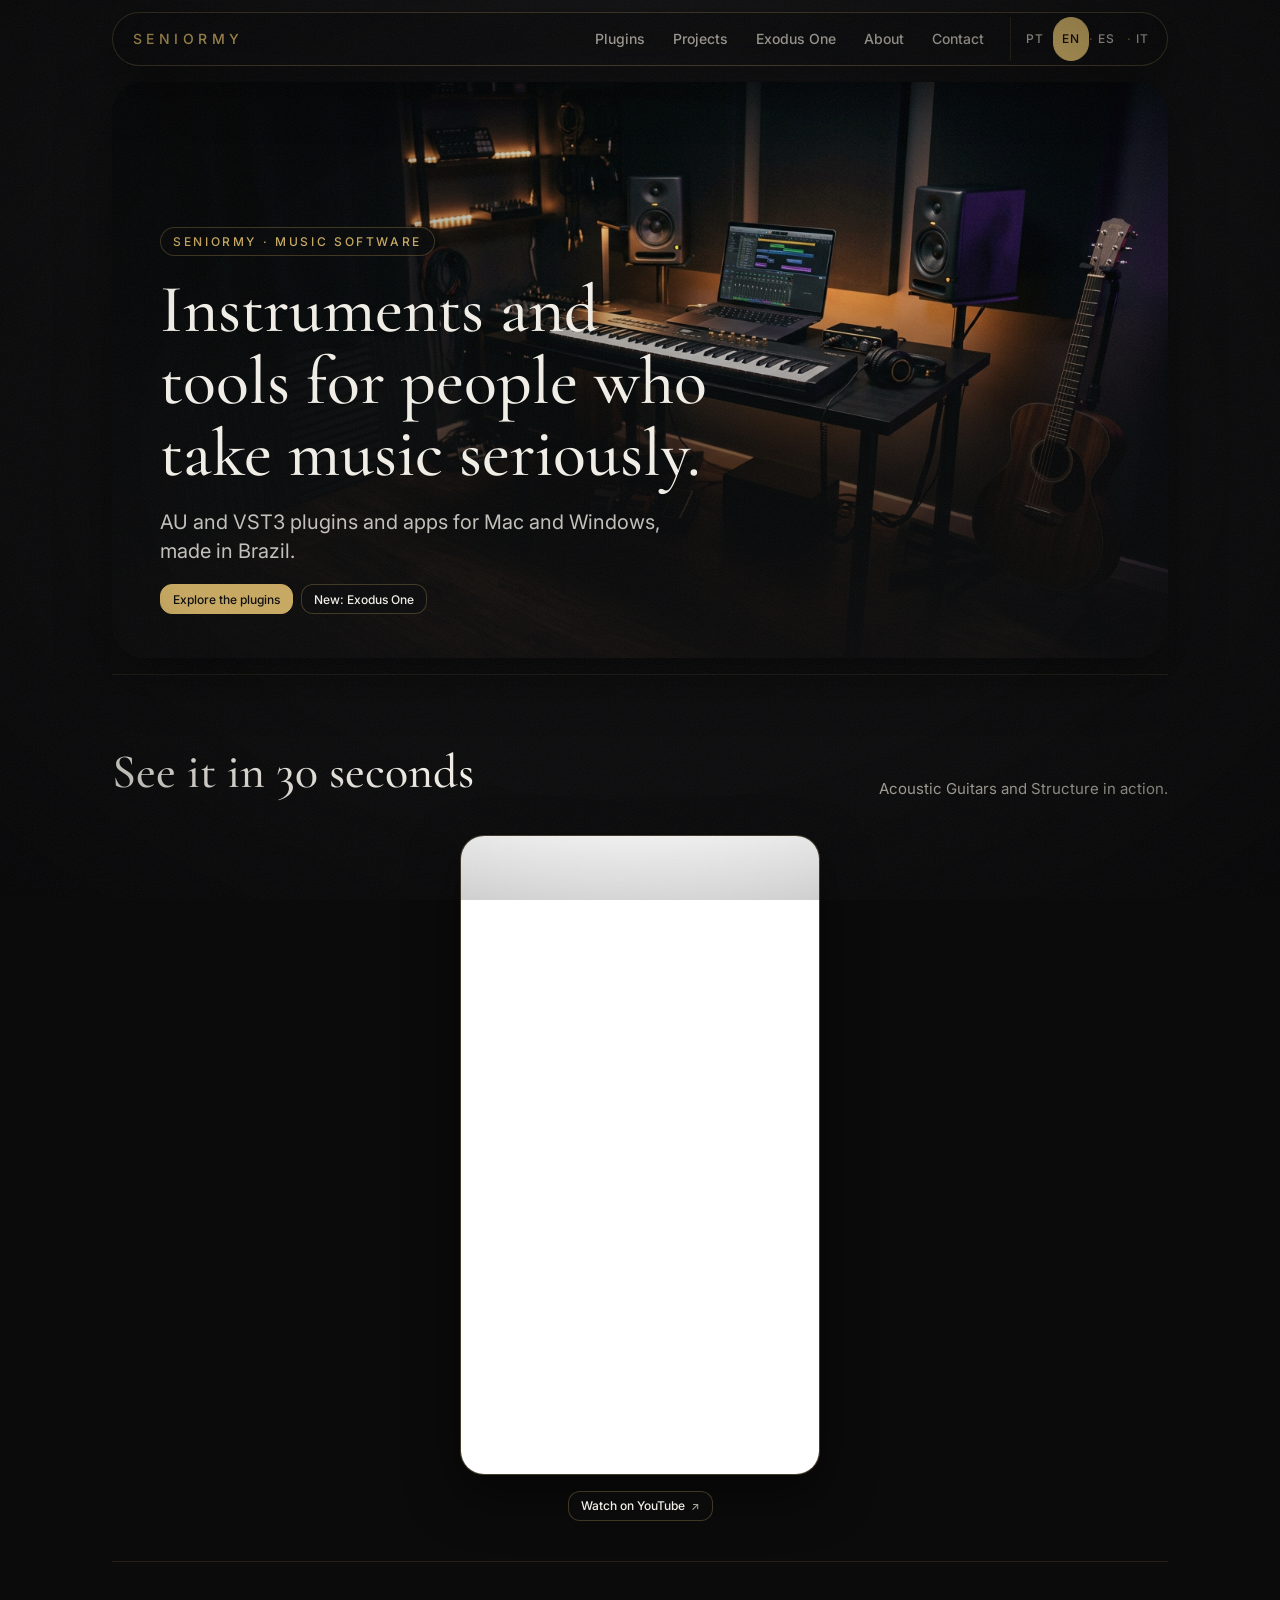
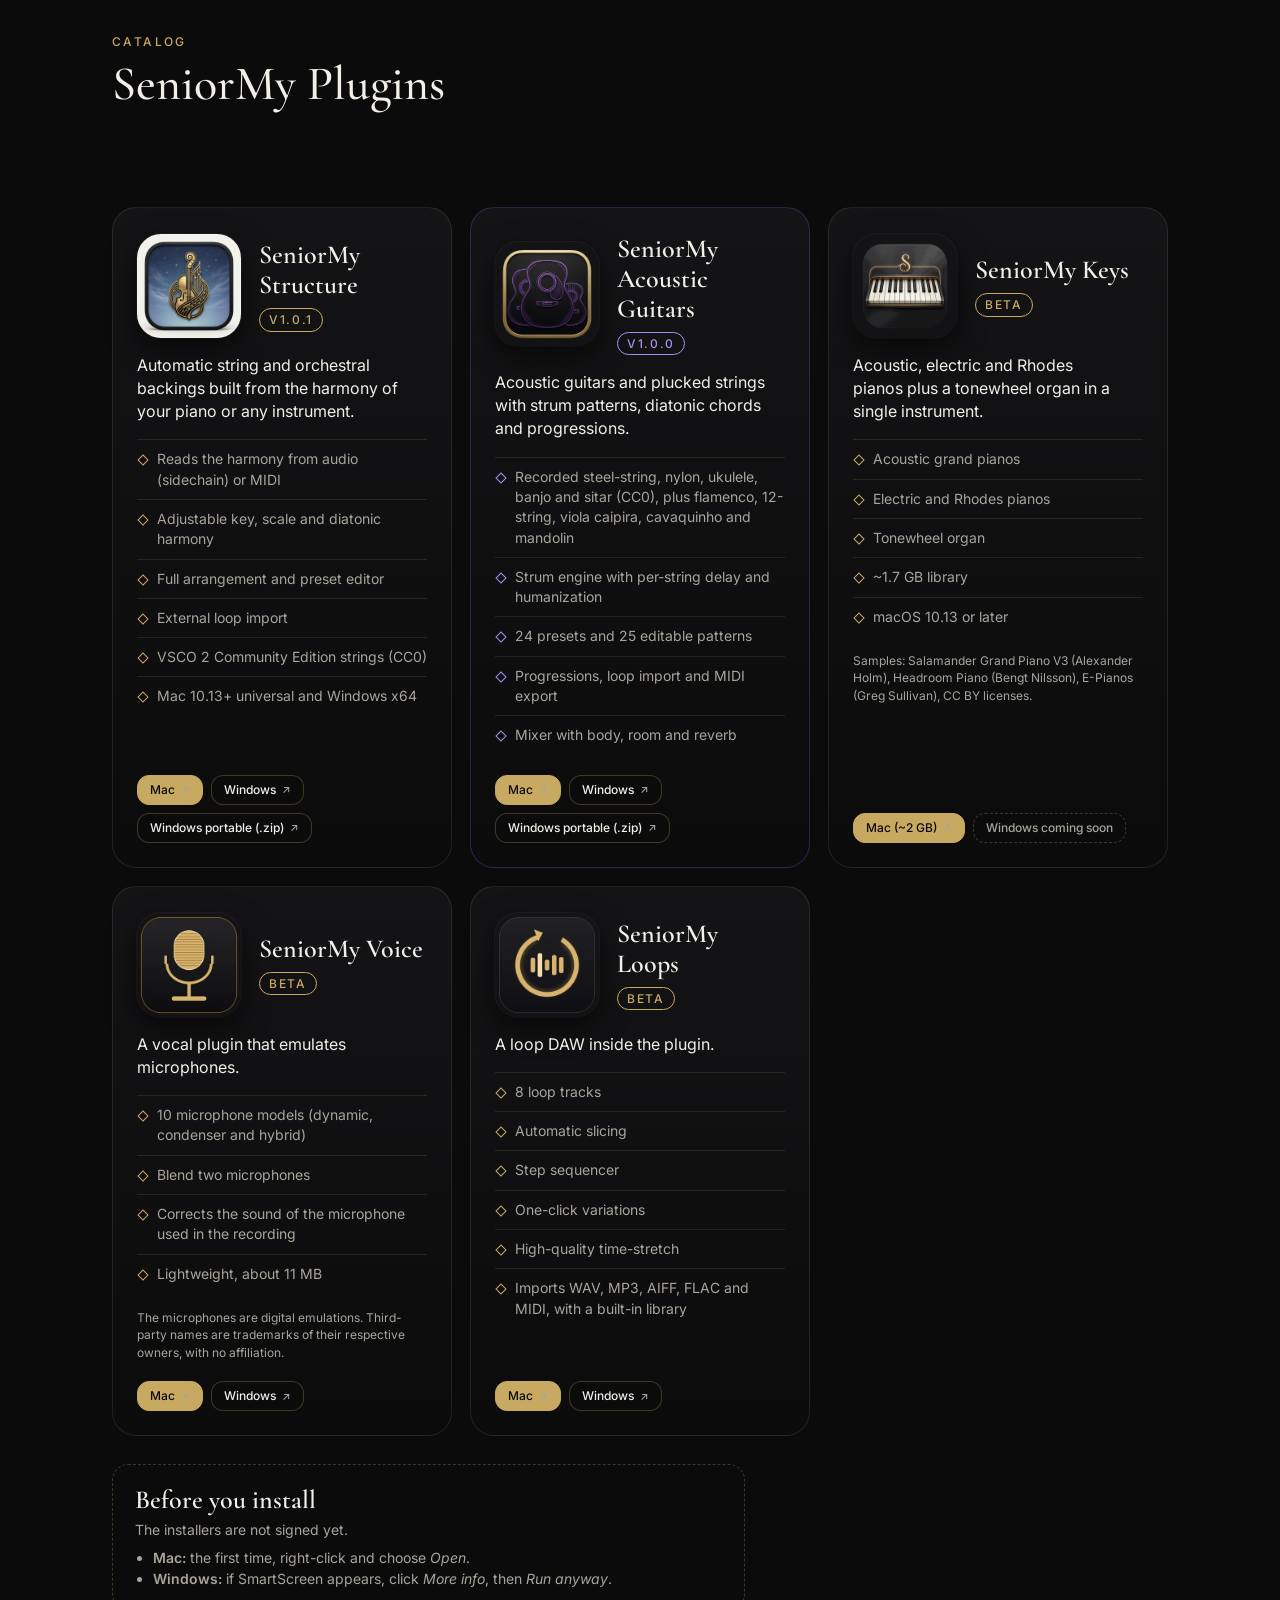
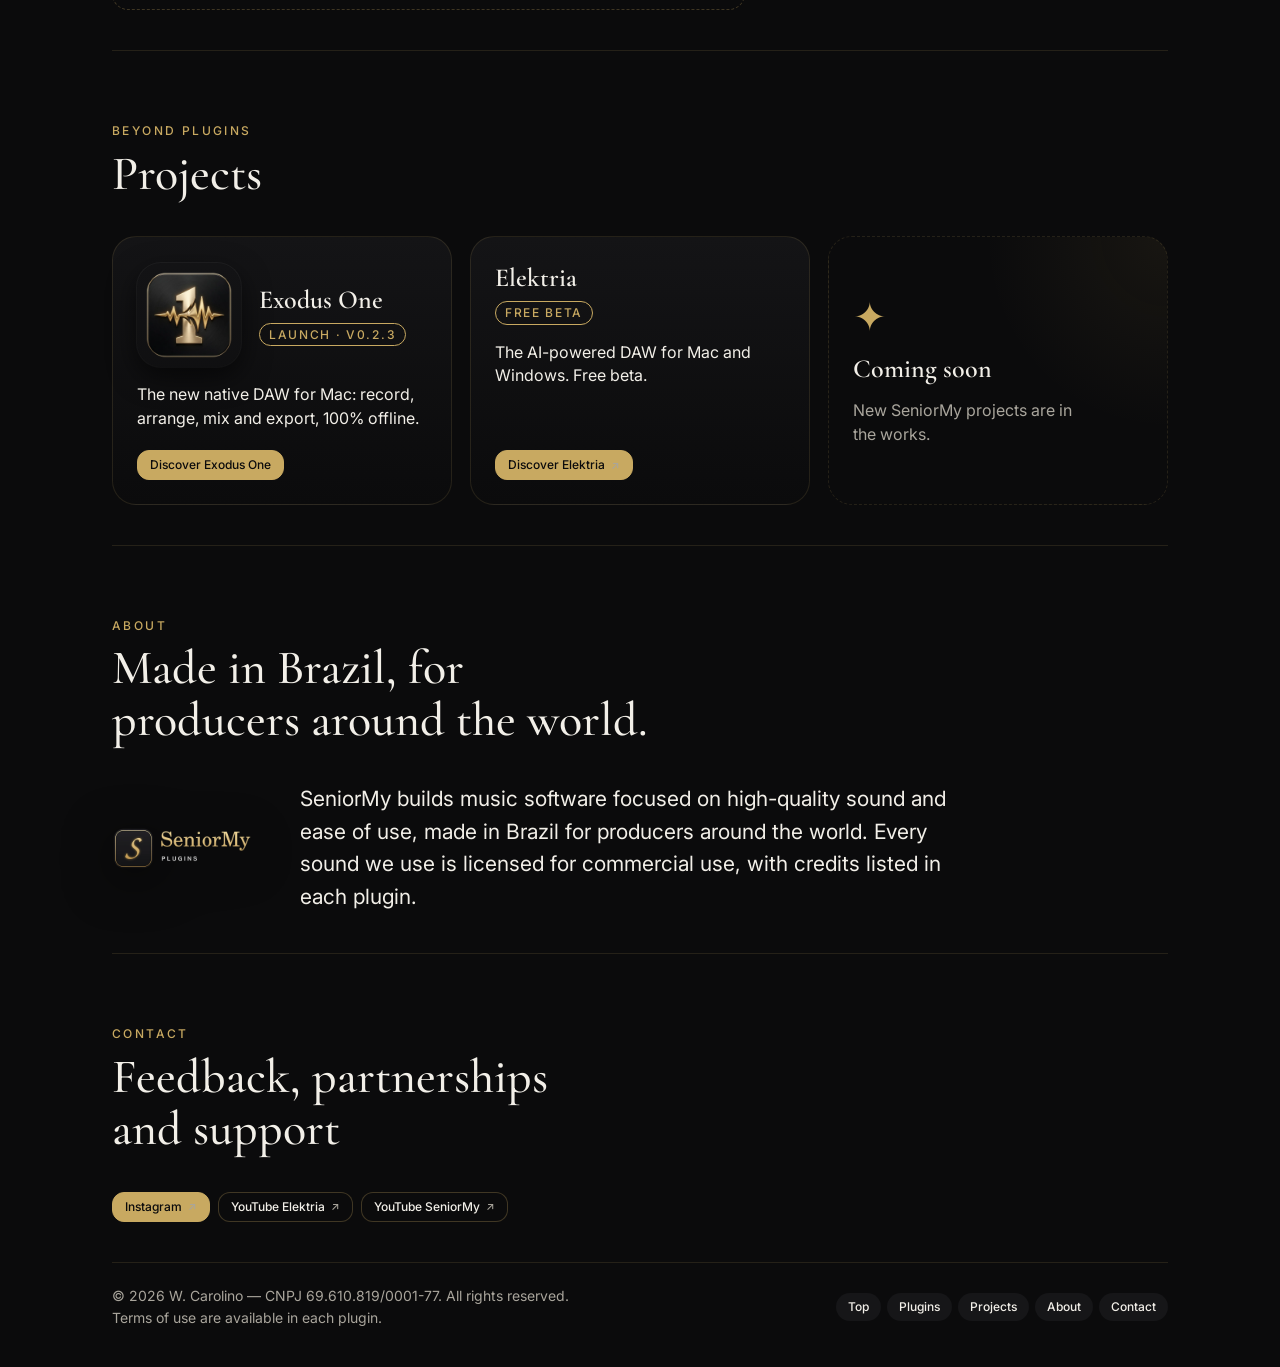
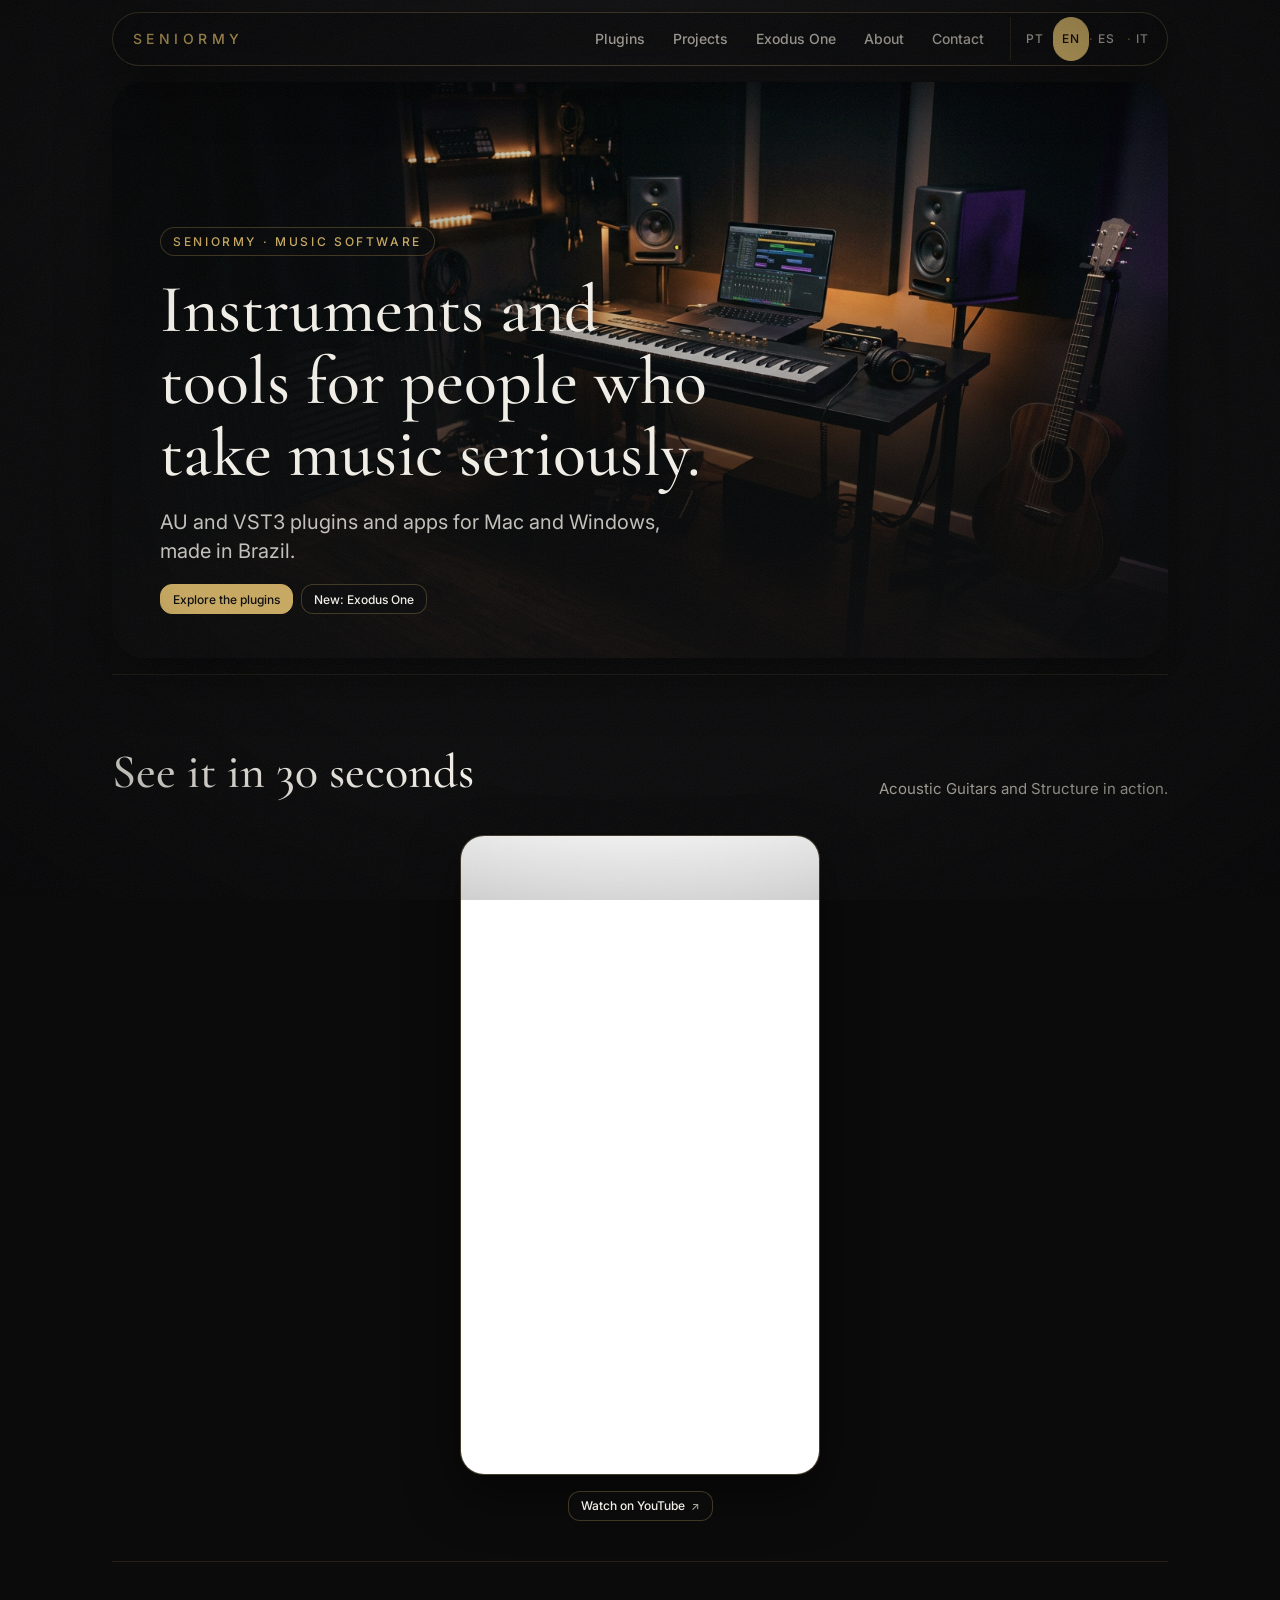
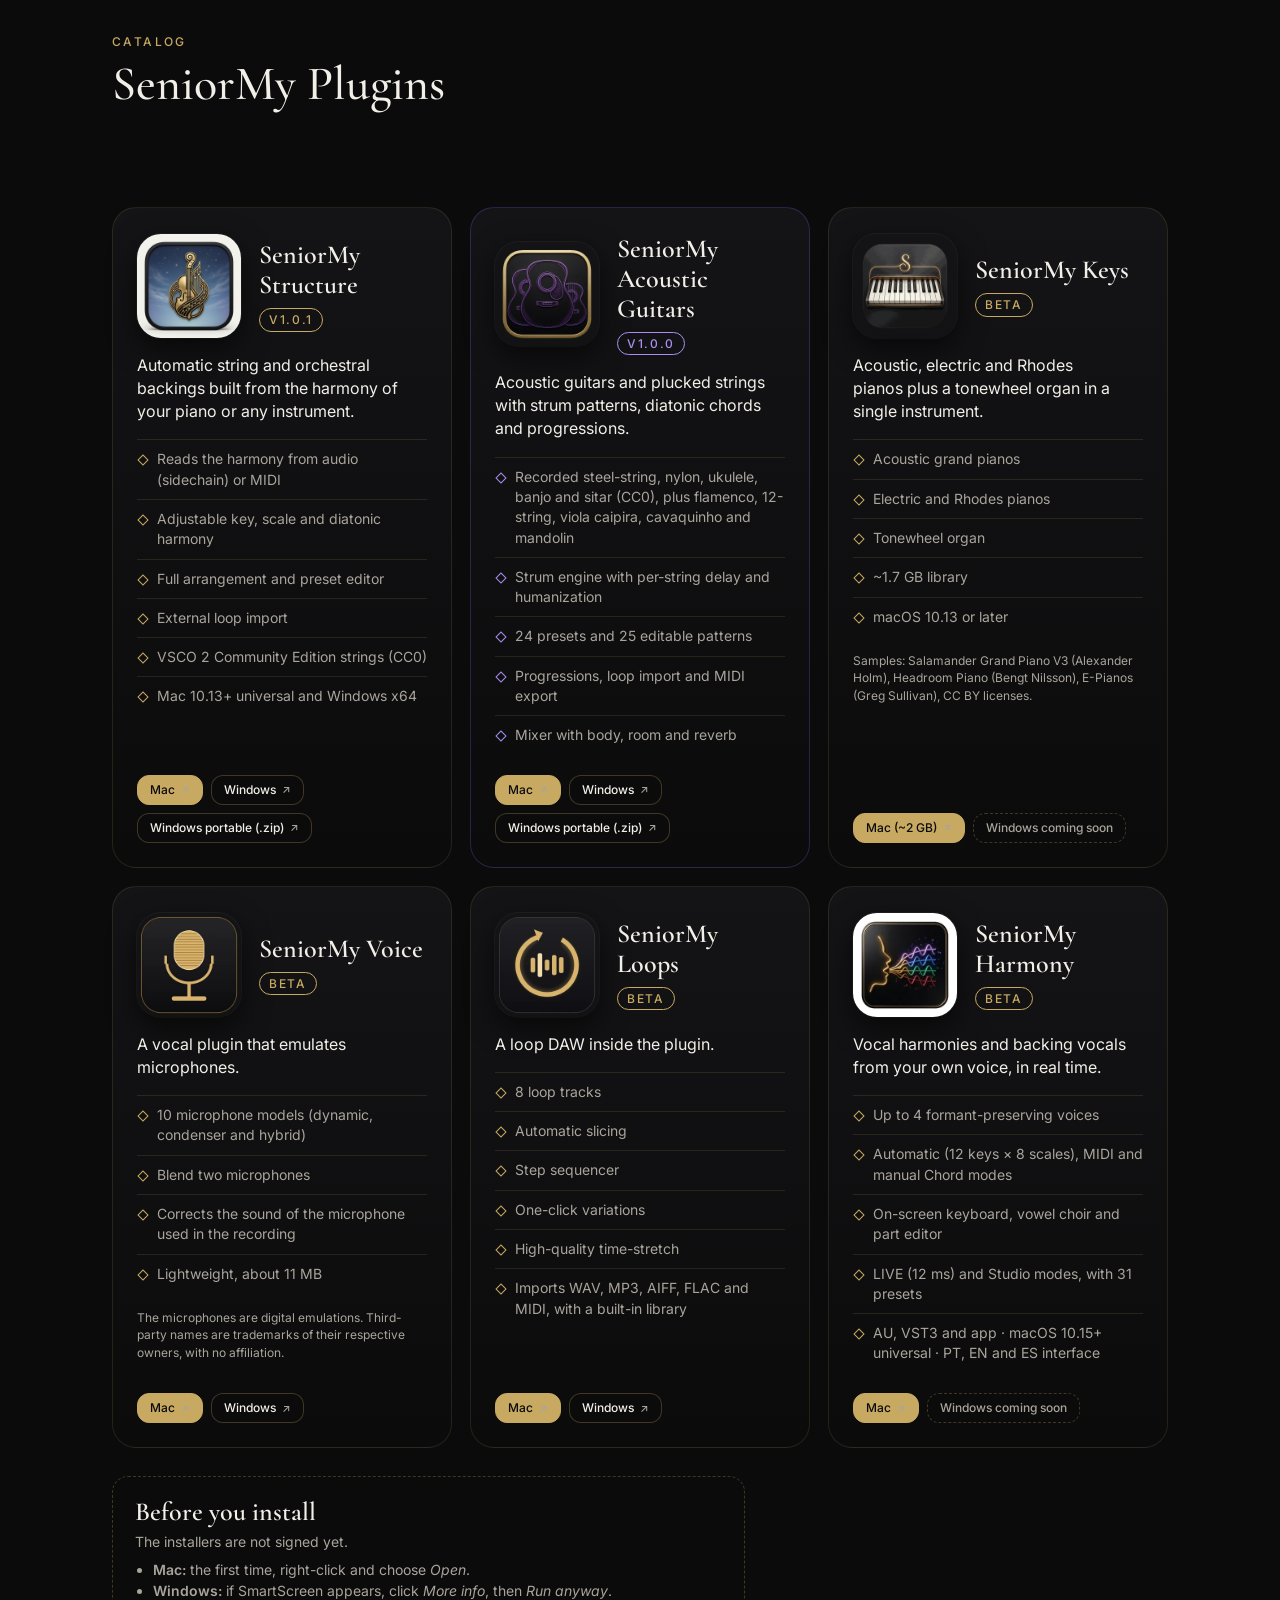
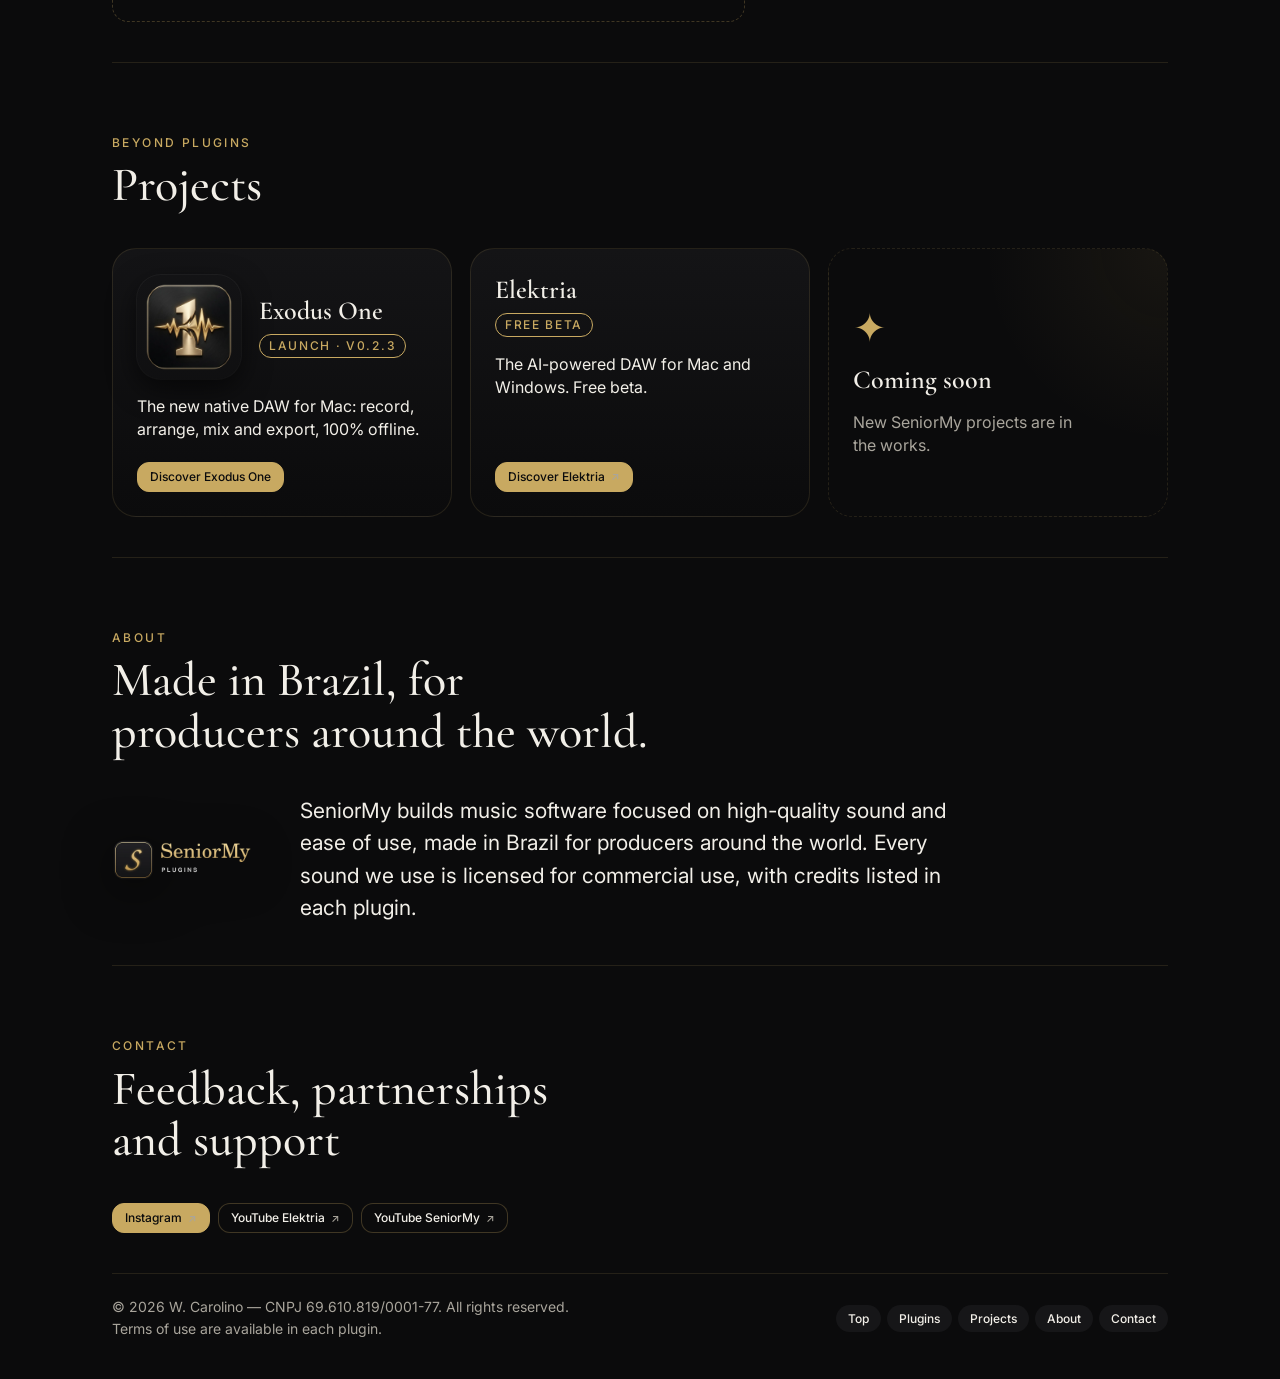
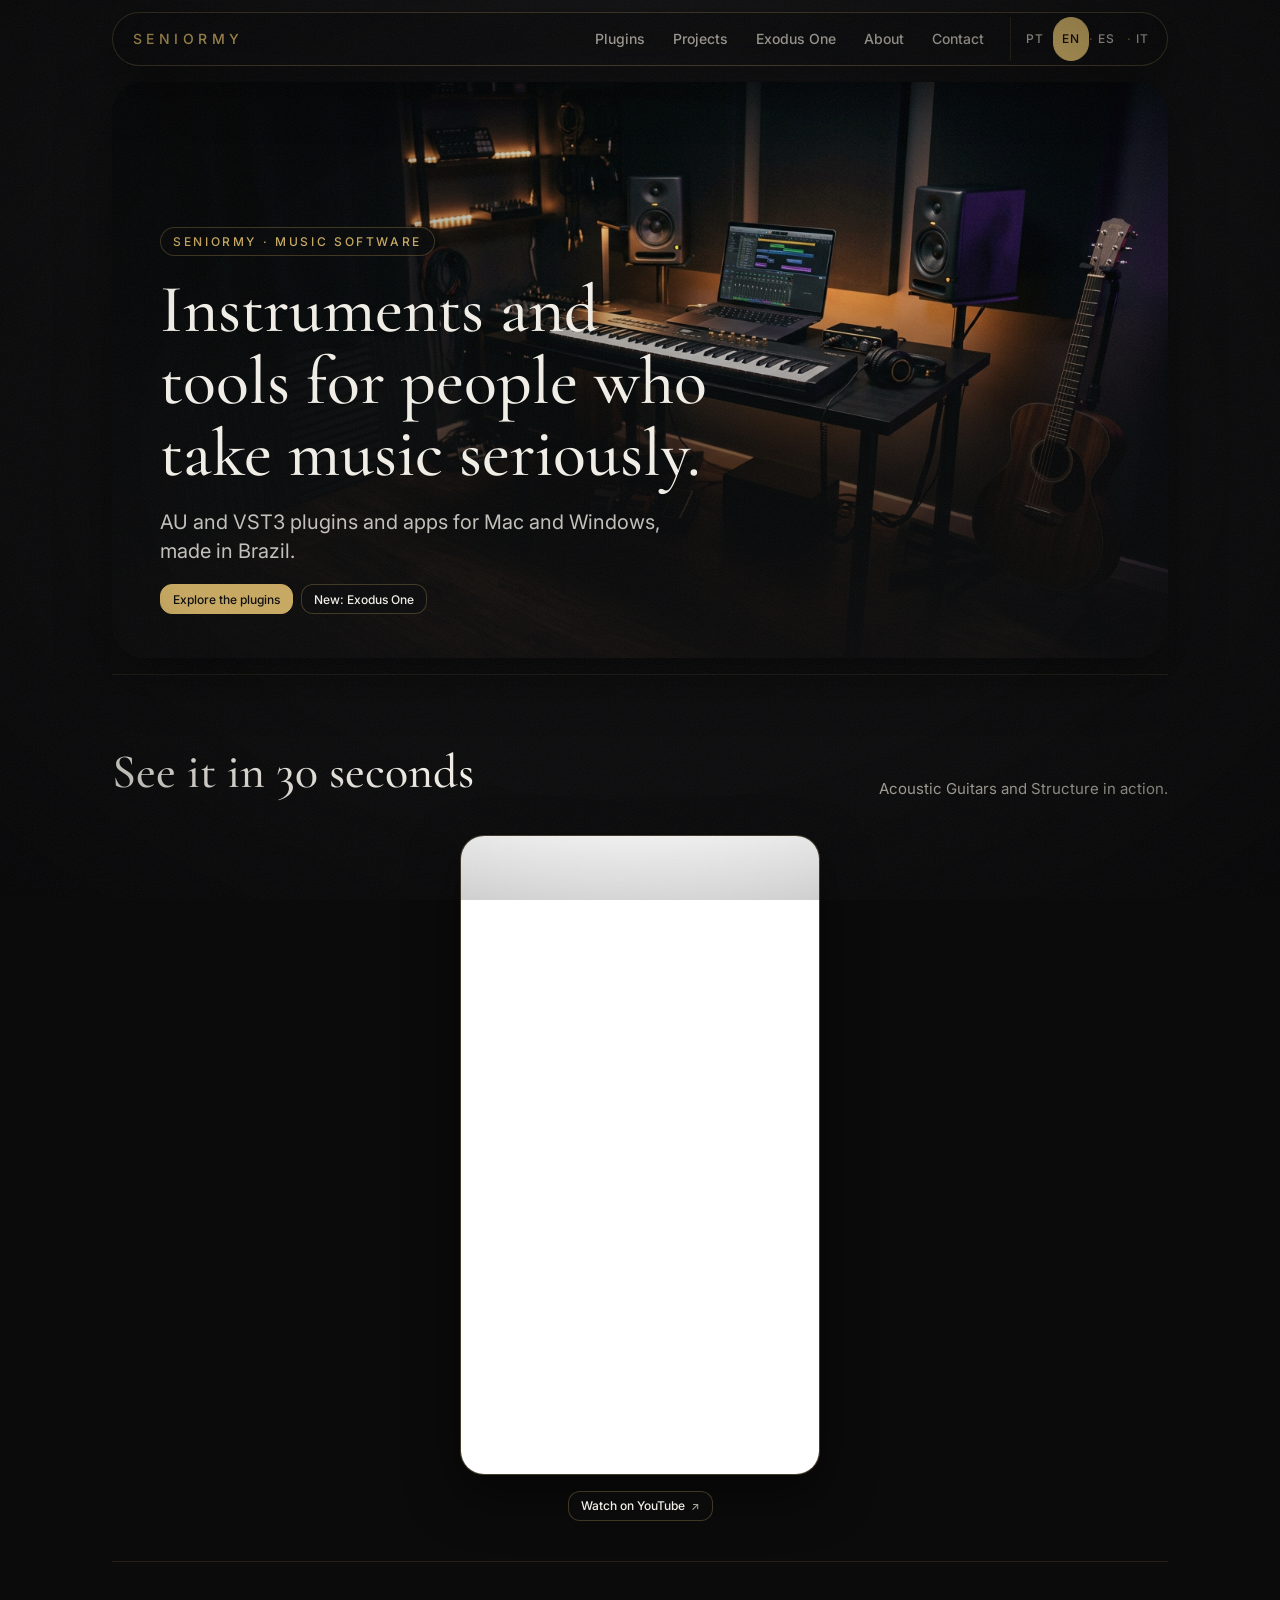
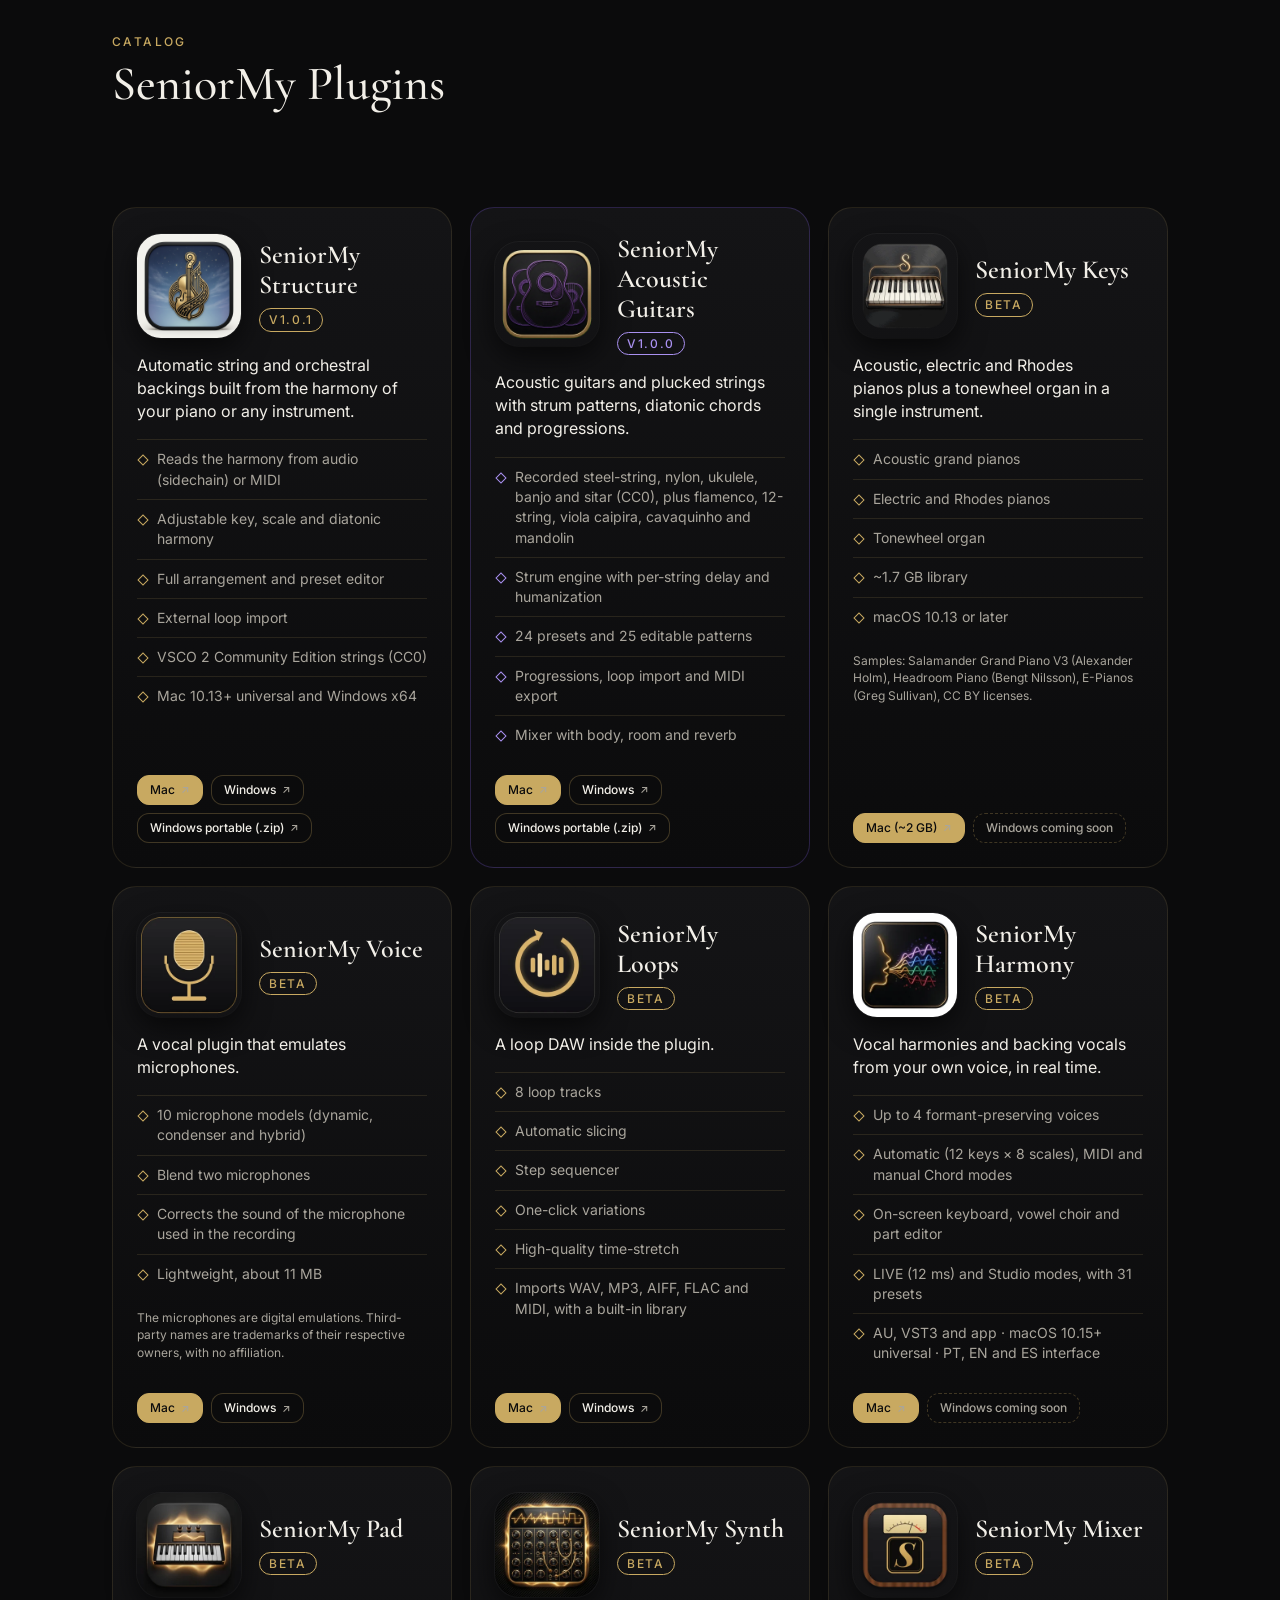
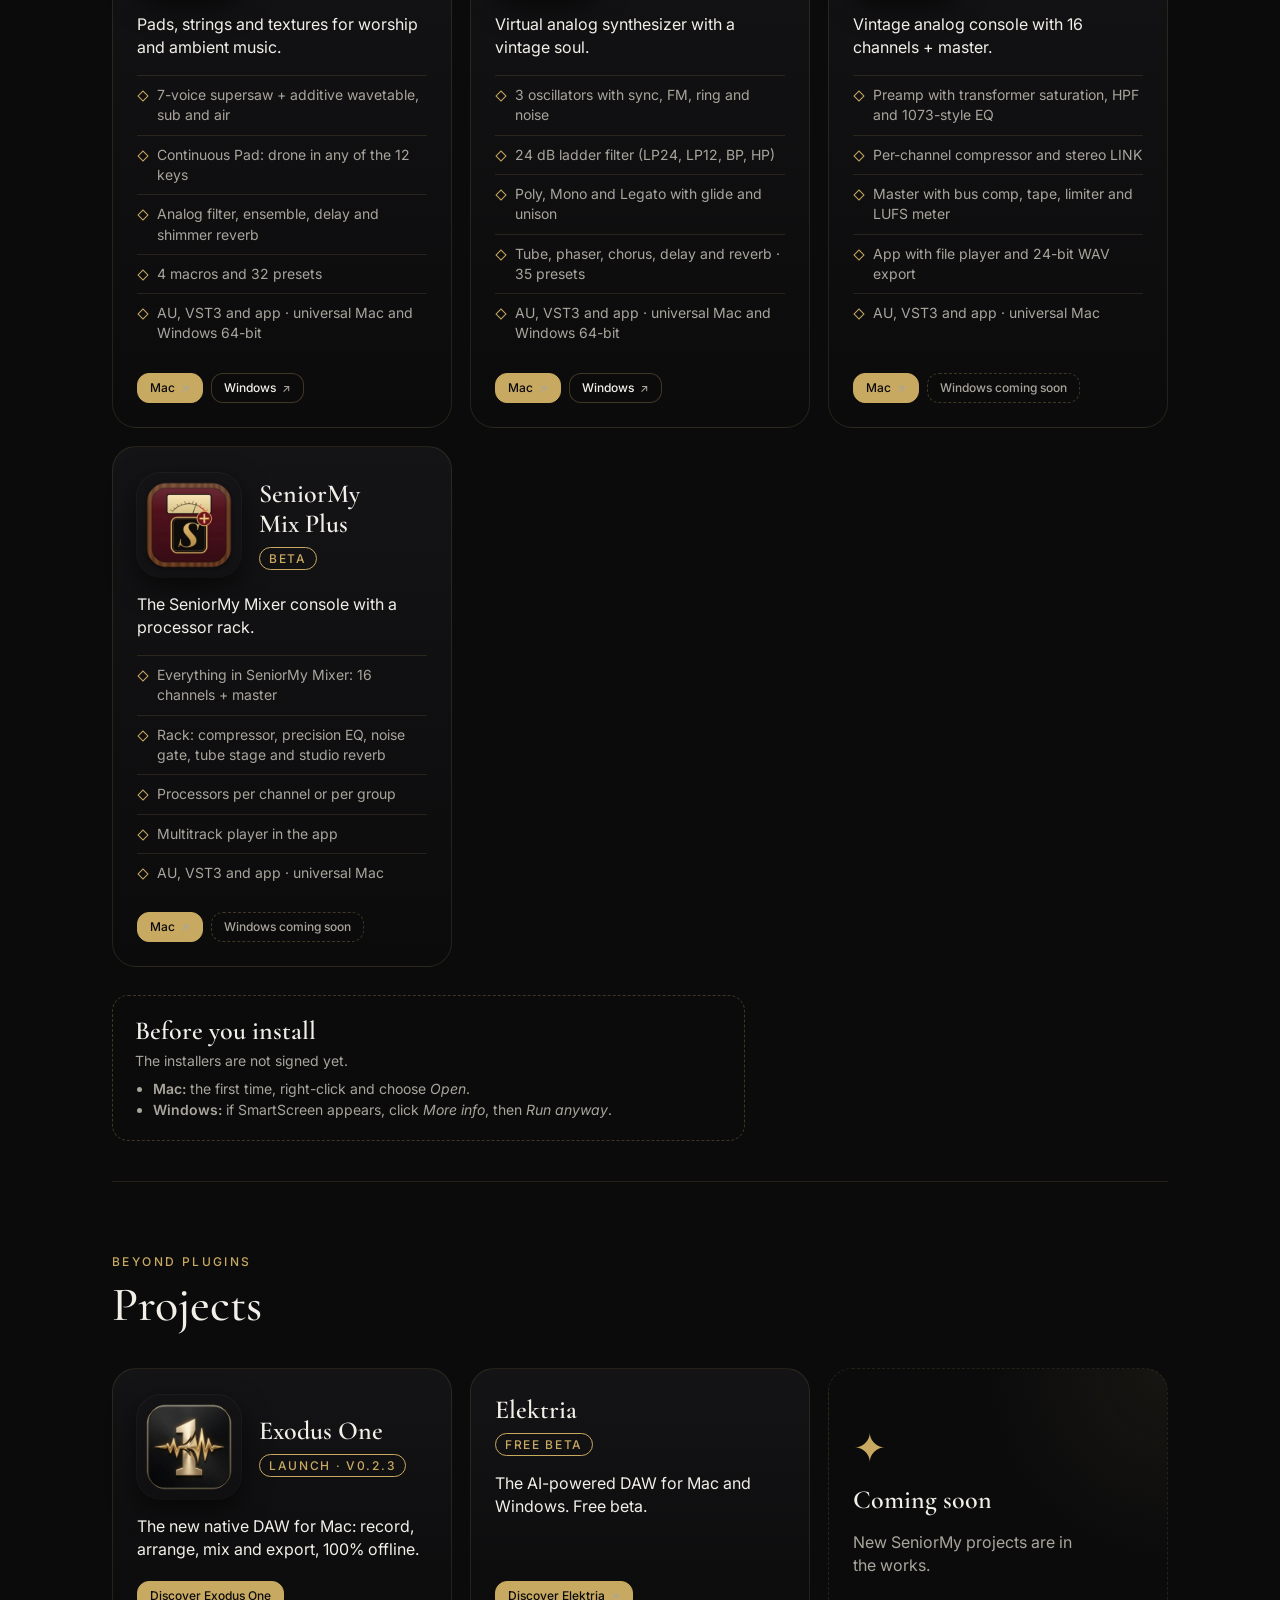
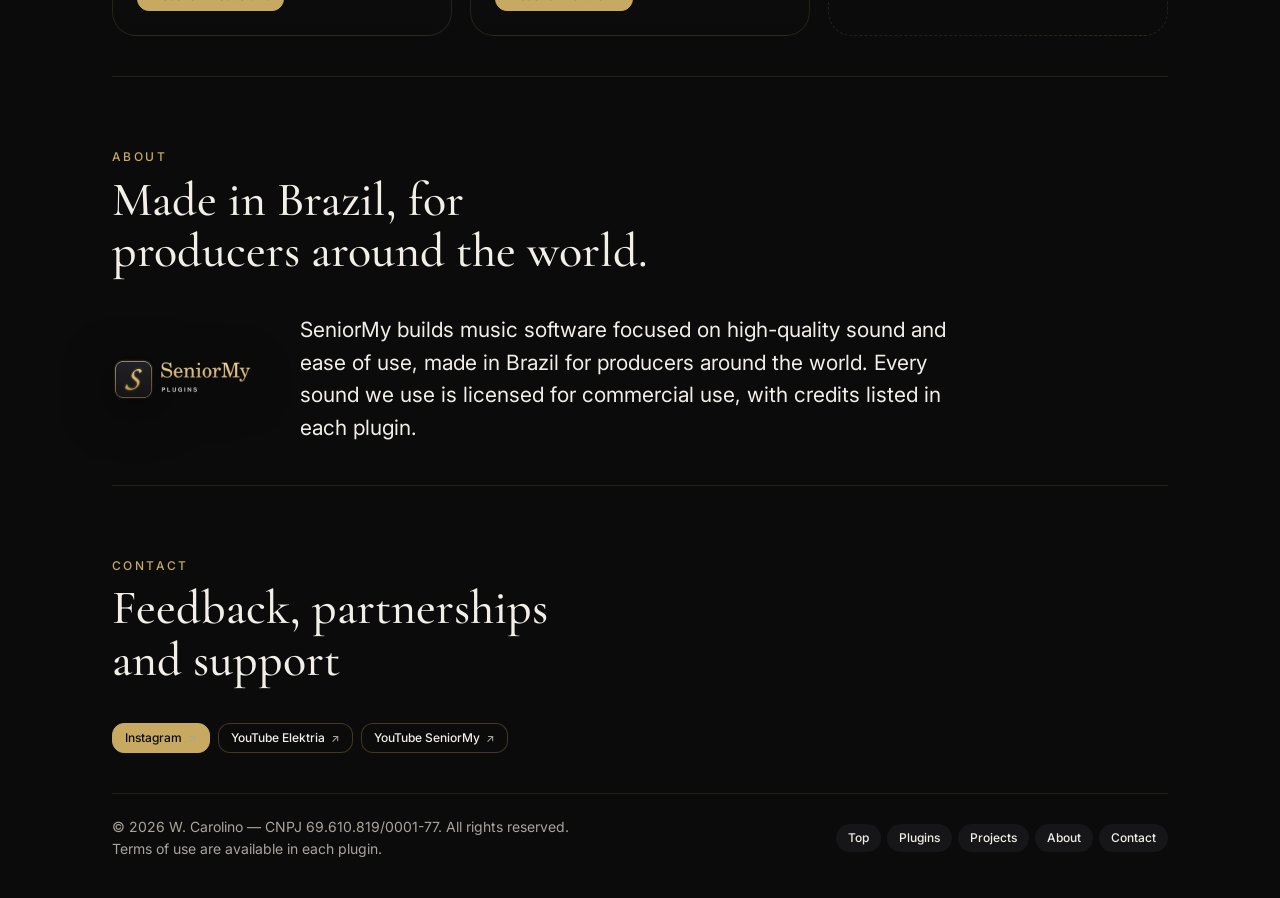
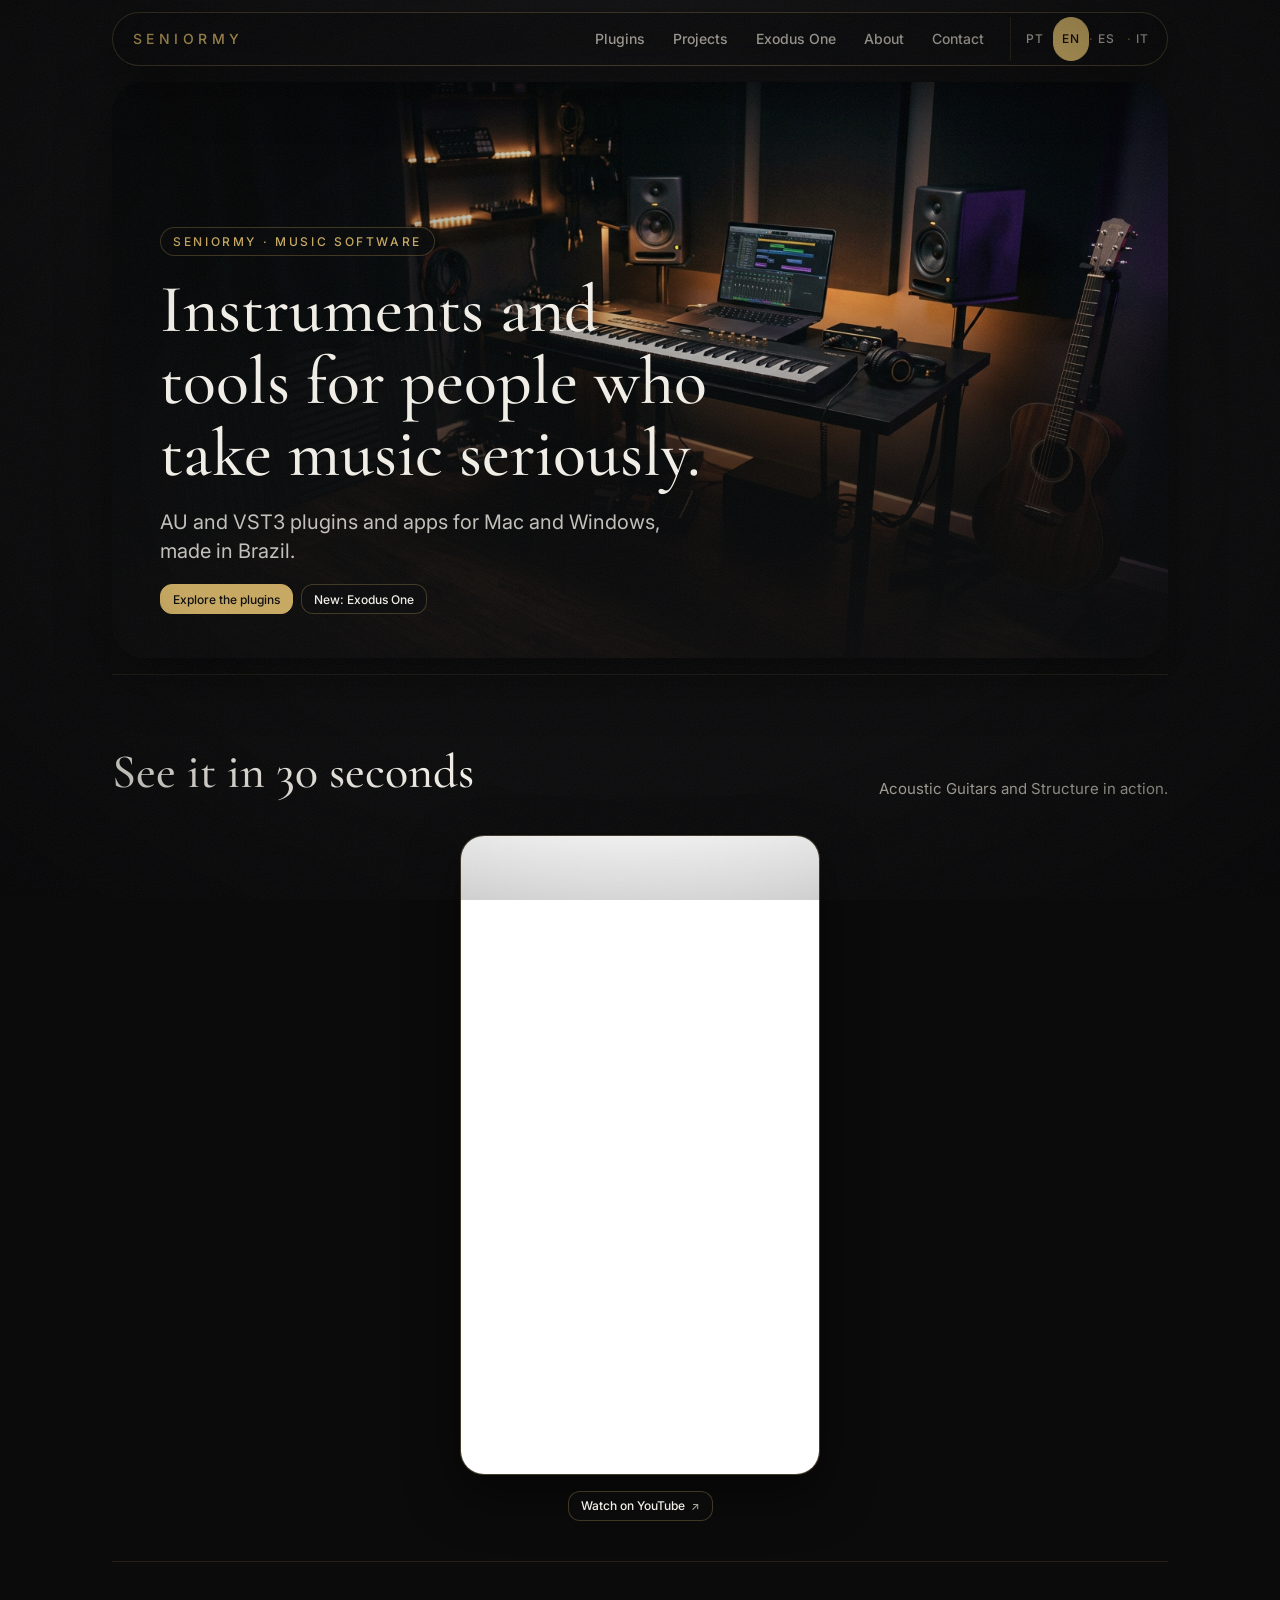
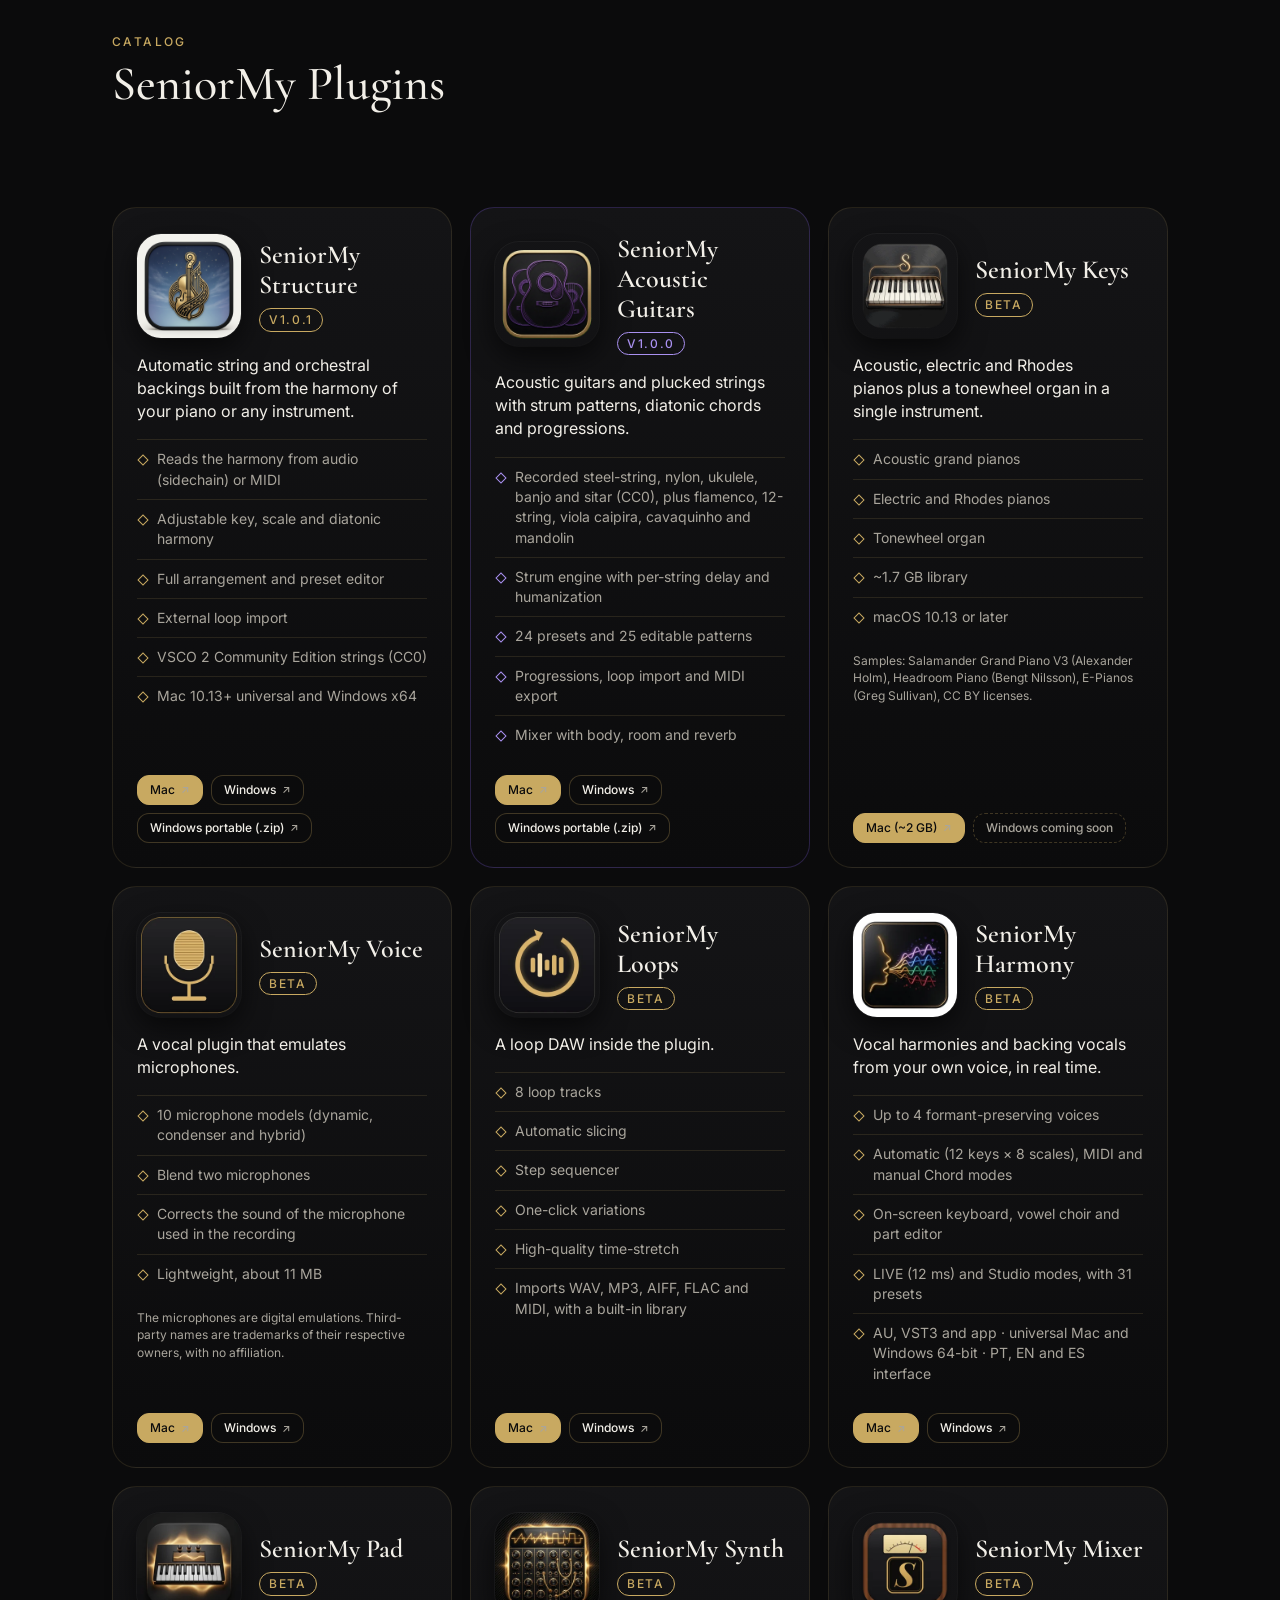
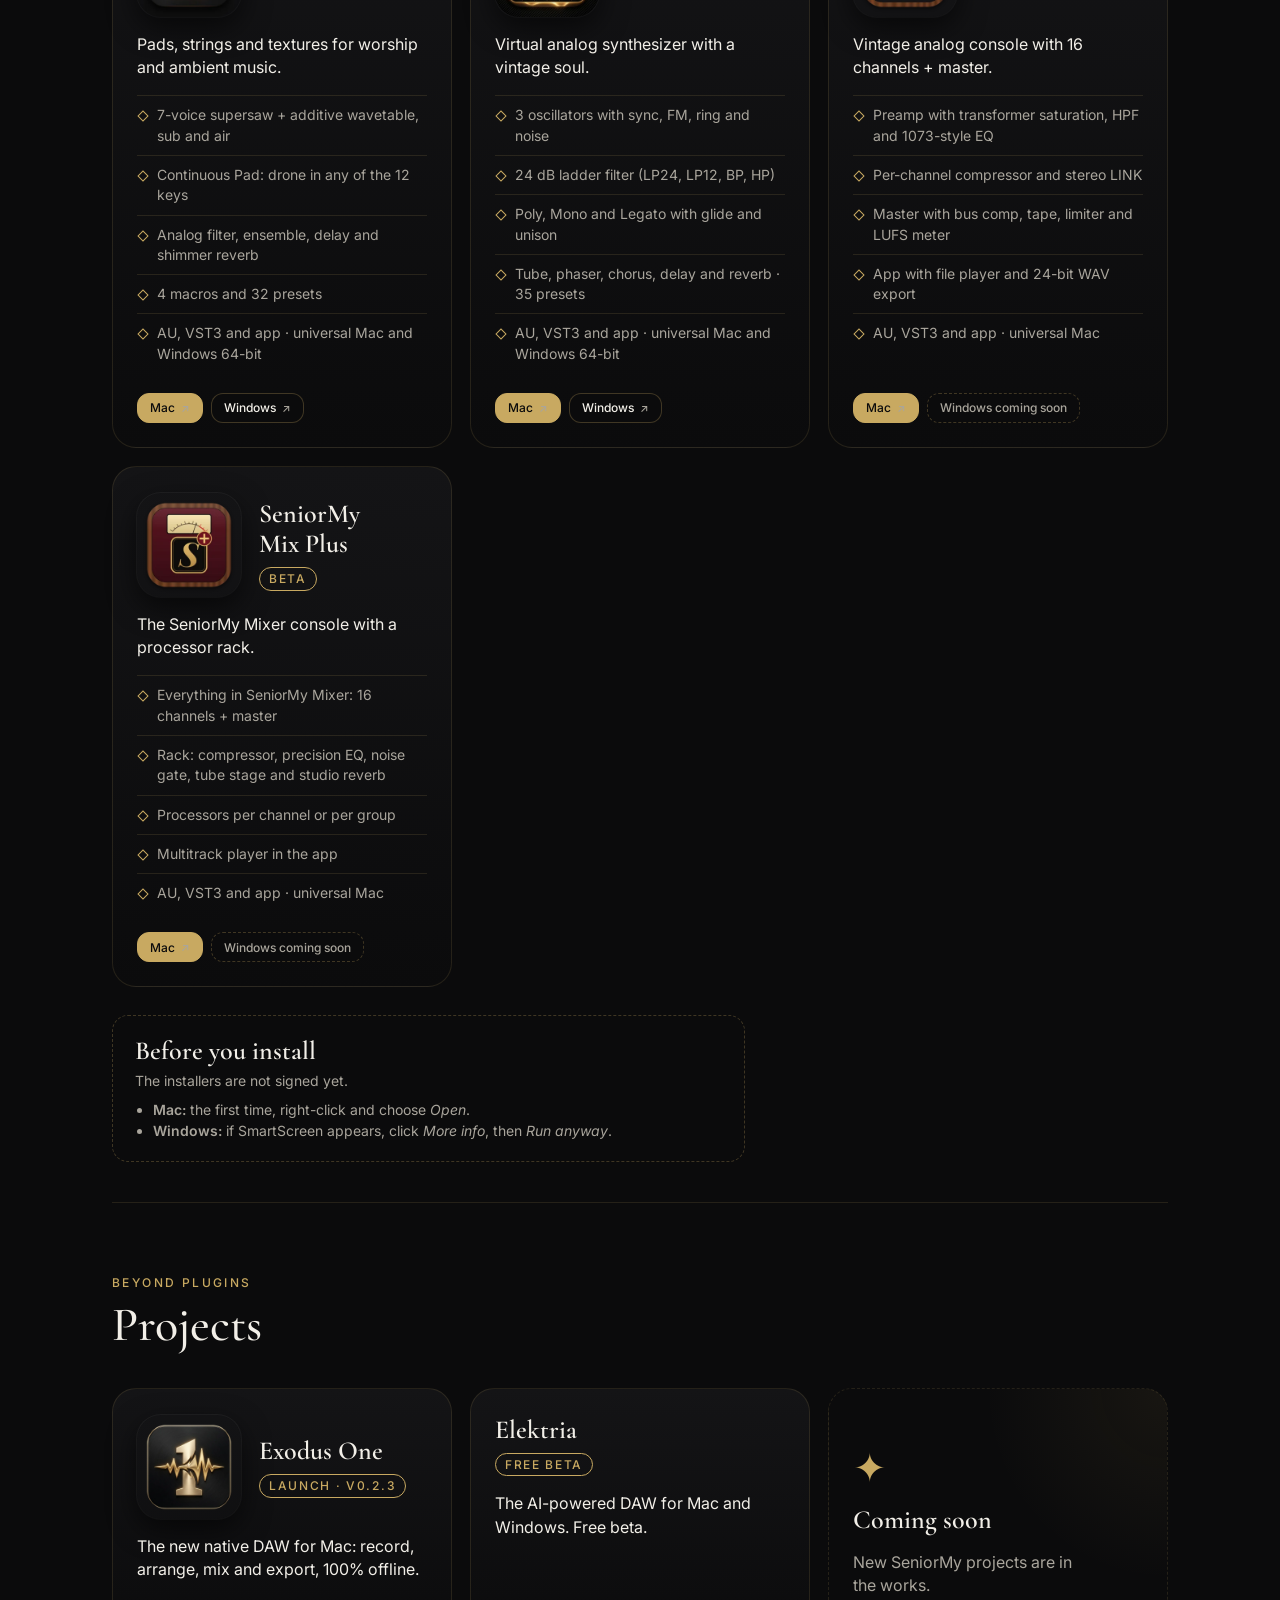
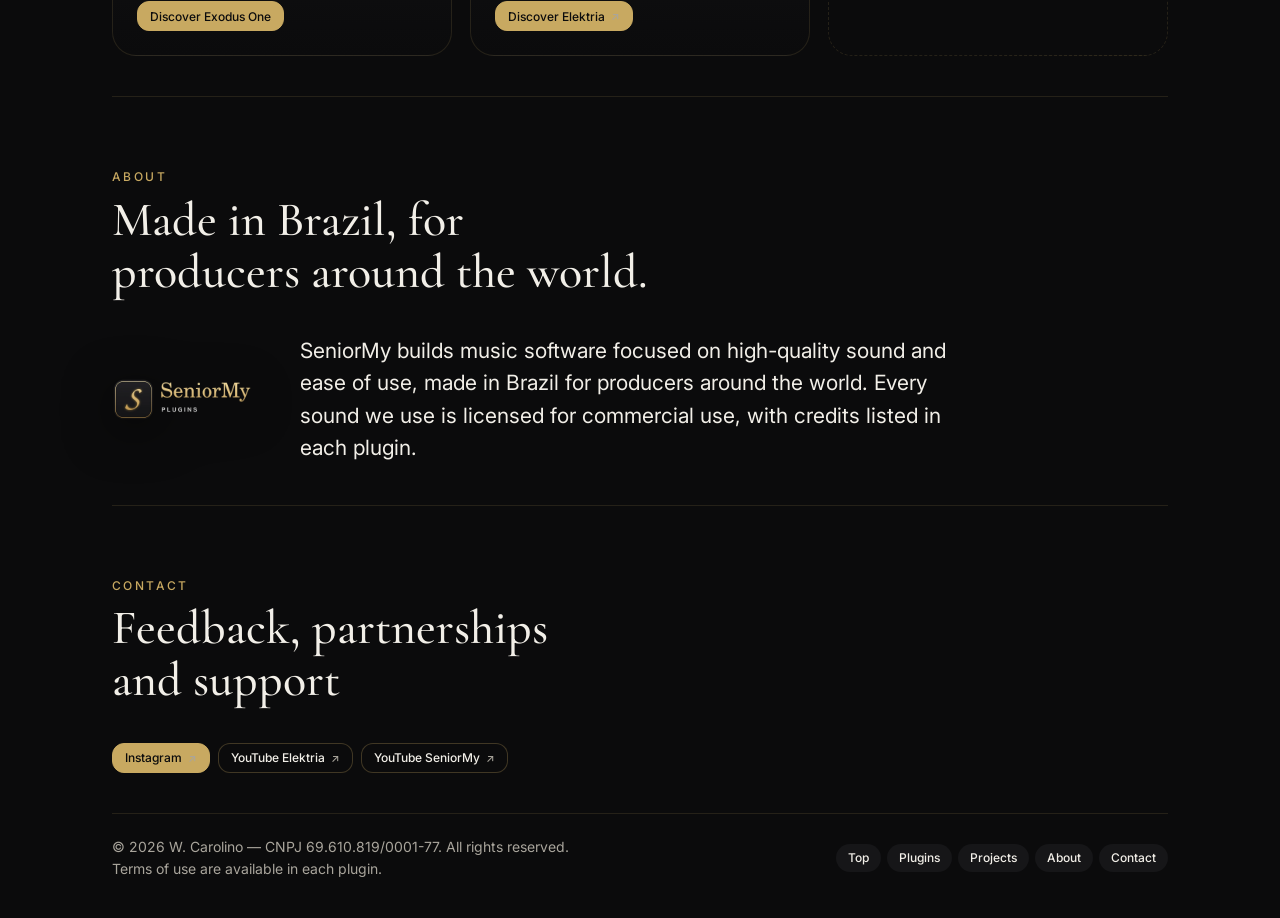
